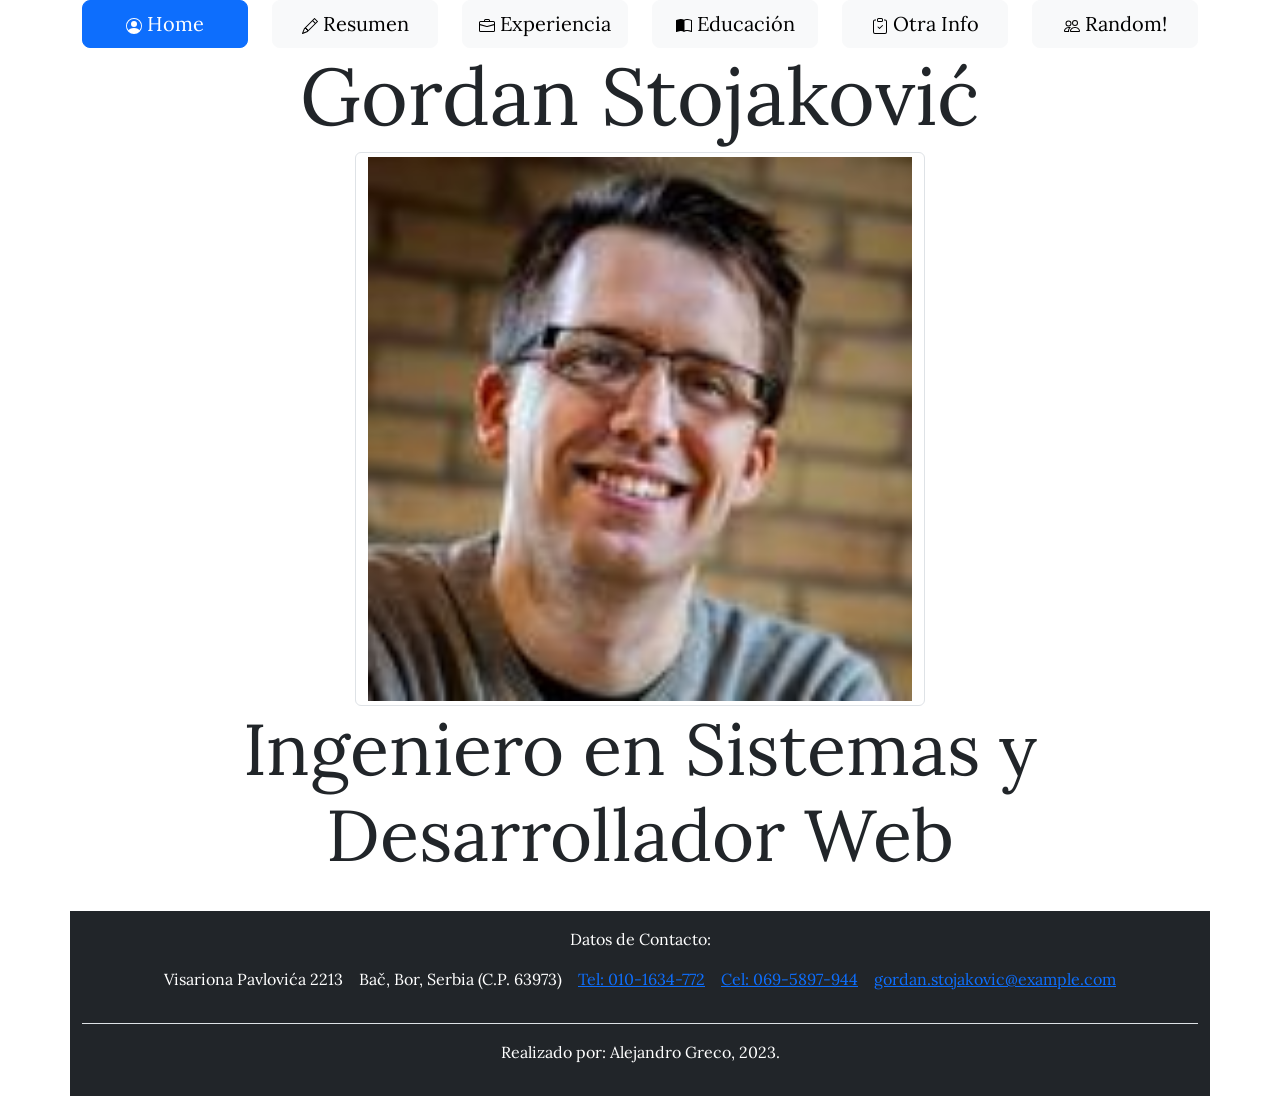
==== index.html @ 65a5d06f "Confirmación final antes de subir y publicar" ====
<!DOCTYPE html>
<html lang="es">
<head>
    <meta charset="UTF-8">
    <meta name="viewport" content="width=device-width, initial-scale=1.0">
    <title>Proyecto Final - Primeros pasos del desarrollo frontend - Academia Ticmas</title>
    <!--Hoja de estilos de Boostrap-->
    <link href="https://cdn.jsdelivr.net/npm/bootstrap@5.3.0-alpha1/dist/css/bootstrap.min.css" rel="stylesheet" integrity="sha384-GLhlTQ8iRABdZLl6O3oVMWSktQOp6b7In1Zl3/Jr59b6EGGoI1aFkw7cmDA6j6gD" crossorigin="anonymous">
    <!--Hoja de estilos propia-->
    <link rel="stylesheet" type="text/css" href="CSS\estilos.css" />
    <!--Favicons credados en favicon.io-->
    <link rel="apple-touch-icon" sizes="180x180" href="favicon/apple-touch-icon.png">
    <link rel="icon" type="image/png" sizes="32x32" href="favicon/favicon-32x32.png">
    <link rel="icon" type="image/png" sizes="16x16" href="favicon/favicon-16x16.png">
    <!--Fuente de Google-->
    <link rel="preconnect" href="https://fonts.googleapis.com">
    <link rel="preconnect" href="https://fonts.gstatic.com" crossorigin>
    <link href="https://fonts.googleapis.com/css2?family=Lora&display=swap" rel="stylesheet">
</head>
<body>
    <!--Barra de navegación por medio de botones-->
    <nav class="container text-center">
        <div class="row">
            <div class="col-lg-2 col-sm-4">
                <button id="botonHome" type="button" class="btn btn-primary btn-lg w-100">
                    <svg xmlns="http://www.w3.org/2000/svg" width="16" height="16" fill="currentColor" class="bi bi-person-circle" viewBox="0 0 16 16">
                        <path d="M11 6a3 3 0 1 1-6 0 3 3 0 0 1 6 0z"/>
                        <path fill-rule="evenodd" d="M0 8a8 8 0 1 1 16 0A8 8 0 0 1 0 8zm8-7a7 7 0 0 0-5.468 11.37C3.242 11.226 4.805 10 8 10s4.757 1.225 5.468 2.37A7 7 0 0 0 8 1z"/>
                    </svg>
                    Home
                </button>
            </div>
            <div class="col-lg-2 col-sm-4">
                <button id="botonResumen" type="button" class="btn btn-light btn-lg w-100">
                    <svg xmlns="http://www.w3.org/2000/svg" width="16" height="16" fill="currentColor" class="bi bi-pencil" viewBox="0 0 16 16">
                        <path d="M12.146.146a.5.5 0 0 1 .708 0l3 3a.5.5 0 0 1 0 .708l-10 10a.5.5 0 0 1-.168.11l-5 2a.5.5 0 0 1-.65-.65l2-5a.5.5 0 0 1 .11-.168l10-10zM11.207 2.5 13.5 4.793 14.793 3.5 12.5 1.207 11.207 2.5zm1.586 3L10.5 3.207 4 9.707V10h.5a.5.5 0 0 1 .5.5v.5h.5a.5.5 0 0 1 .5.5v.5h.293l6.5-6.5zm-9.761 5.175-.106.106-1.528 3.821 3.821-1.528.106-.106A.5.5 0 0 1 5 12.5V12h-.5a.5.5 0 0 1-.5-.5V11h-.5a.5.5 0 0 1-.468-.325z"/>
                    </svg>
                    Resumen
                </button>
            </div>
            <div class="col-lg-2 col-sm-4">
                <button id="botonExperiencia" type="button" class="btn btn-light btn-lg w-100">
                    <svg xmlns="http://www.w3.org/2000/svg" width="16" height="16" fill="currentColor" class="bi bi-briefcase" viewBox="0 0 16 16">
                        <path d="M6.5 1A1.5 1.5 0 0 0 5 2.5V3H1.5A1.5 1.5 0 0 0 0 4.5v8A1.5 1.5 0 0 0 1.5 14h13a1.5 1.5 0 0 0 1.5-1.5v-8A1.5 1.5 0 0 0 14.5 3H11v-.5A1.5 1.5 0 0 0 9.5 1h-3zm0 1h3a.5.5 0 0 1 .5.5V3H6v-.5a.5.5 0 0 1 .5-.5zm1.886 6.914L15 7.151V12.5a.5.5 0 0 1-.5.5h-13a.5.5 0 0 1-.5-.5V7.15l6.614 1.764a1.5 1.5 0 0 0 .772 0zM1.5 4h13a.5.5 0 0 1 .5.5v1.616L8.129 7.948a.5.5 0 0 1-.258 0L1 6.116V4.5a.5.5 0 0 1 .5-.5z"/>
                    </svg>
                    Experiencia
                </button>
            </div>
            <div class="col-lg-2 col-sm-4">
                <button id="botonEducacion" type="button" class="btn btn-light btn-lg w-100">
                    <svg xmlns="http://www.w3.org/2000/svg" width="16" height="16" fill="currentColor" class="bi bi-book-half" viewBox="0 0 16 16">
                        <path d="M8.5 2.687c.654-.689 1.782-.886 3.112-.752 1.234.124 2.503.523 3.388.893v9.923c-.918-.35-2.107-.692-3.287-.81-1.094-.111-2.278-.039-3.213.492V2.687zM8 1.783C7.015.936 5.587.81 4.287.94c-1.514.153-3.042.672-3.994 1.105A.5.5 0 0 0 0 2.5v11a.5.5 0 0 0 .707.455c.882-.4 2.303-.881 3.68-1.02 1.409-.142 2.59.087 3.223.877a.5.5 0 0 0 .78 0c.633-.79 1.814-1.019 3.222-.877 1.378.139 2.8.62 3.681 1.02A.5.5 0 0 0 16 13.5v-11a.5.5 0 0 0-.293-.455c-.952-.433-2.48-.952-3.994-1.105C10.413.809 8.985.936 8 1.783z"/>
                    </svg>
                    Educación
                </button>
            </div>
            <div class="col-lg-2 col-sm-4">
                <button id="botonOtraInfo" type="button" class="btn btn-light btn-lg w-100">
                    <svg xmlns="http://www.w3.org/2000/svg" width="16" height="16" fill="currentColor" class="bi bi-clipboard-check" viewBox="0 0 16 16">
                        <path fill-rule="evenodd" d="M10.854 7.146a.5.5 0 0 1 0 .708l-3 3a.5.5 0 0 1-.708 0l-1.5-1.5a.5.5 0 1 1 .708-.708L7.5 9.793l2.646-2.647a.5.5 0 0 1 .708 0z"/>
                        <path d="M4 1.5H3a2 2 0 0 0-2 2V14a2 2 0 0 0 2 2h10a2 2 0 0 0 2-2V3.5a2 2 0 0 0-2-2h-1v1h1a1 1 0 0 1 1 1V14a1 1 0 0 1-1 1H3a1 1 0 0 1-1-1V3.5a1 1 0 0 1 1-1h1v-1z"/>
                        <path d="M9.5 1a.5.5 0 0 1 .5.5v1a.5.5 0 0 1-.5.5h-3a.5.5 0 0 1-.5-.5v-1a.5.5 0 0 1 .5-.5h3zm-3-1A1.5 1.5 0 0 0 5 1.5v1A1.5 1.5 0 0 0 6.5 4h3A1.5 1.5 0 0 0 11 2.5v-1A1.5 1.5 0 0 0 9.5 0h-3z"/>
                    </svg>
                    Otra Info
                </button>
            </div>
            <div class="col-lg-2 col-sm-4">
                <button id="botonRandom" type="button" class="btn btn-light btn-lg w-100">
                    <svg xmlns="http://www.w3.org/2000/svg" width="16" height="16" fill="currentColor" class="bi bi-people" viewBox="0 0 16 16">
                        <path d="M15 14s1 0 1-1-1-4-5-4-5 3-5 4 1 1 1 1h8Zm-7.978-1A.261.261 0 0 1 7 12.996c.001-.264.167-1.03.76-1.72C8.312 10.629 9.282 10 11 10c1.717 0 2.687.63 3.24 1.276.593.69.758 1.457.76 1.72l-.008.002a.274.274 0 0 1-.014.002H7.022ZM11 7a2 2 0 1 0 0-4 2 2 0 0 0 0 4Zm3-2a3 3 0 1 1-6 0 3 3 0 0 1 6 0ZM6.936 9.28a5.88 5.88 0 0 0-1.23-.247A7.35 7.35 0 0 0 5 9c-4 0-5 3-5 4 0 .667.333 1 1 1h4.216A2.238 2.238 0 0 1 5 13c0-1.01.377-2.042 1.09-2.904.243-.294.526-.569.846-.816ZM4.92 10A5.493 5.493 0 0 0 4 13H1c0-.26.164-1.03.76-1.724.545-.636 1.492-1.256 3.16-1.275ZM1.5 5.5a3 3 0 1 1 6 0 3 3 0 0 1-6 0Zm3-2a2 2 0 1 0 0 4 2 2 0 0 0 0-4Z"/>
                    </svg>
                    Random!
                </button>
            </div>
        </div>
    </nav>
    <!--Los títulos a continuación se mostraran según la sección-->
    <header class="container">
        <div class="row">
            <h1 id="nombreHome" class="display-1 text-center"></h1>
            <h1 id="resumen" class="fondo-gris-claro">Resumen</h1>
            <h1 id="experiencia" class="fondo-gris-claro">Experiencia</h1>
            <h1 id="educacion" class="fondo-gris-claro">Educación</h1>
            <h1 id="otraInfo1" class="fondo-gris-claro">Otra Información</h1>
        </div>
    </header>
    <!--La siguiente sección se mostrará al inicio y al cliquear en el botón de navegación "Home"-->
    <section id="home" class="container">
        <div class="row">
            <img id="fotoHome" class="img-thumbnail mx-auto w-50" src="imagenes/defualt.jpg" alt="No se ha podido cargar la imagen."/>
        </div>
        <div class="row">
            <h2 id="ocupacionHome" class="display-2 text-center">Ingeniero en Sistemas y Desarrollador Web</h2>
        </div>
    </section>
    <!--Esta otra sección se mostrará al cliquear de los botones de navegación (excepto "Home")-->
    <section id="info" class="container">
        <div class="row">
            <aside class="col-md-4 fondo-gris-claro">
                <!--El siguiente contenedor se mostrará al cliquear en "Resumen"-->
                <div class="container">
                    <div class="row">
                        <h2>Detalles Profesionales</h2>
                    </div>
                    <div class="row">
                        <img id="fotoDP" class="img-thumbnail mx-auto w-100" src="imagenes/defualt.jpg" alt="No se ha podido cargar la imagen."/>
                    </div>
                    <div class="row"><br></div>
                    <div class="row">
                        <div class="col-lg-4 col-sm-12">
                            <h6>Nombre</h6>
                        </div>
                        <div class="col-lg-8 col-sm-12">
                            <p class="fs-6" id="nombreDP"></p>
                        </div>
                    </div>
                    <div class="row">
                        <div class="col-lg-4 col-sm-12">
                            <h6>Edad</h6>
                        </div>
                        <div class="col-lg-8 col-sm-12">
                            <p id="edadDP" class="fs-6"></p>
                        </div>
                    </div>
                    <div class="row">
                        <div class="col-lg-4 col-sm-12">
                            <h6>Ubicación</h6>
                        </div>
                        <div class="col-lg-8 col-sm-12">
                            <p class="fs-6" id="ubicacionDP"></p>
                        </div>
                    </div>
                    <div class="row">
                        <div class="col-lg-4 col-sm-12">
                            <h6>Experiencia</h6>
                        </div>
                        <div class="col-lg-8 col-sm-12">
                            <p class="fs-6" id="experienciaDP"></p>
                        </div>
                    </div>
                    <div class="row">
                        <div class="col-lg-4 col-sm-12">
                            <h6>Nivel</h6>
                        </div>
                        <div class="col-lg-8 col-sm-12">
                            <p class="fs-6">Universitario</p>
                        </div>
                    </div>
                    <div class="row">
                        <div class="col-lg-4 col-sm-12">
                            <h6>Grado</h6>
                        </div>
                        <div class="col-lg-8 col-sm-12">
                            <p class="fs-6">Master</p>
                        </div>
                    </div>
                    <div class="row">
                        <div class="col-lg-4 col-sm-12">
                            <h6>Teléfono</h6>
                        </div>
                        <div class="col-lg-8 col-sm-12">
                            <a class="fs-6" id="telefonoDP"></a>
                        </div>
                    </div>
                    <div class="row">
                        <div class="col-lg-4 col-sm-12">
                            <h6>Celular</h6>
                        </div>
                        <div class="col-lg-8 col-sm-12">
                            <a class="fs-6" id="celularDP"></a>
                        </div>
                    </div>
                    <div class="row">
                        <div class="col-lg-4 col-sm-12">
                            <h6>E-mail</h6>
                        </div>
                        <div class="col-lg-8 col-sm-12">
                            <a class="fuente-pequenia" id="emailDP"></a>
                        </div>
                    </div>
                    <div class="row">
                        <div class="col-lg-4 col-sm-12">
                            <h6>Sitio Web</h6>
                        </div>
                        <div class="col-lg-8 col-sm-12">
                            <a class="fs-6" href="ejemplo.com">ejemplo.com</a>
                        </div>
                    </div>
                </div>
            </aside>
            <article class="col-md-8 fondo-gris-claro">
                <div id="acercaDeMi" class="container fondo-gris-claro">
                    <div id="pruebaConcepto" class="row">
                        <h2 class="text-start">Prueba de Concepto</h2>
                    </div>
                    <div id="textoPruebaConcepto" class="row">
                        <p class="text-start">
                            Esto es una prueba de concepto de como cambiar los datos de la persona utilizando <span><a href="https://randomuser.me">https://randomuser.me</a></span>. Esa es la razón por la que hemos dado en llamar a esta sección "Random!".
                        </p>
                    </div>
                    <div class="row">
                        <h2 class="text-start">Acerca de mí</h2>
                    </div>
                    <div class="row">
                        <div class="col-lg-2 col-sm-4">
                            <h6>Nombre</h6>
                        </div>
                        <div class="col-lg-4 col-sm-8">
                            <p class="fs-6" id="nombreAdm"></p>
                        </div>
                        <div class="col-lg-2 col-sm-4">
                            <h6>Edad</h6>
                        </div>
                        <div class="col-lg-4 col-sm-8">
                            <p id="edadAdm" class="fs-6"></p>
                        </div>
                    </div>
                    <div class="row">
                        <div class="col-lg-2 col-sm-4">
                            <h6>Ubicación</h6>
                        </div>
                        <div class="col-lg-4 col-sm-8">
                            <p class="fs-6" id="ubicacionAdm"></p>
                        </div>
                        <div class="col-lg-2 col-sm-4">
                            <h6>Experiencia</h6>
                        </div>
                        <div class="col-lg-4 col-sm-8">
                            <p class="fs-6" id="experienciaAdm"></p>
                        </div>
                    </div>
                    <div class="row">
                        <div class="col-lg-2 col-sm-4">
                            <h6>Nivel</h6>
                        </div>
                        <div class="col-lg-4 col-sm-8">
                            <p class="fs-6">Universitario</p>
                        </div>
                        <div class="col-lg-2 col-sm-4">
                            <h6>Grado</h6>
                        </div>
                        <div class="col-lg-4 col-sm-8">
                            <p class="fs-6">Master</p>
                        </div>
                    </div>
                    <div class="row">
                        <div class="col-lg-2 col-sm-4">
                            <h6>Teléfono</h6>
                        </div>
                        <div class="col-lg-4 col-sm-8">
                            <a class="fs-6" id="telefonoAdm"></a>
                        </div>
                        <div class="col-lg-2 col-sm-4">
                            <h6>Celular</h6>
                        </div>
                        <div class="col-lg-4 col-sm-8">
                            <a class="fs-6" id="celularAdm"></a>
                        </div>
                    </div>
                    <div class="row">
                        <div class="col-lg-2 col-sm-4">
                            <h6>E-mail</h6>
                        </div>
                        <div class="col-lg-4 col-sm-8">
                            <a class="fuente-pequenia" id="emailAdm"></a>
                        </div>
                        <div class="col-lg-2 col-sm-4">
                            <h6>Sitio Web</h6>
                        </div>
                        <div class="col-lg-4 col-sm-8">
                            <a class="fs-6" href="ejemplo.com">ejemplo.com</a>
                        </div>
                    </div>
                    <div class="row"><br></div>
                    <div class="row">
                        <h2 class="text-start">Diseñador Web</h2>
                    </div>
                    <div class="row">
                        <p class="text-start">
                            Lorem ipsum dolor sit amet, consectetur adipiscing elit. Integer ut massa vitae nisl fringilla auctor vel ut ipsum. Nam ac neque tristique, tincidunt nisl nec, consectetur sem. Sed placerat lorem urna, sit amet ullamcorper ligula commodo a. Donec aliquet arcu a felis dapibus cursus. Sed commodo efficitur nunc semper rutrum. Aenean a dui nisl. Nunc et mollis magna. Vivamus sapien mauris, euismod ut tincidunt quis, sagittis id risus. Aenean iaculis eros nisl, sit amet faucibus leo placerat ac. Maecenas volutpat nibh vitae enim volutpat, id bibendum nulla viverra. Curabitur libero sapien, mattis id neque sit amet, volutpat pharetra sem. Vivamus eleifend erat pellentesque neque aliquet, ac mollis tellus molestie. Ut semper purus magna, sit amet ullamcorper justo pharetra eget. Morbi pulvinar egestas pharetra. Vivamus laoreet est magna, vel suscipit augue condimentum a. Sed interdum tortor eget neque scelerisque, et rhoncus dui varius.
                        </p>
                    </div>
                    <div class="row">
                        <h2 class="text-start">Desarrollador de Aplicaciones Web</h2>
                    </div>
                    <div class="row">
                        <p class="text-start">
                            Nunc nec lorem in velit faucibus vehicula. Donec elit dolor, sollicitudin a justo vitae, suscipit eleifend turpis. Curabitur molestie fringilla lobortis. Cras sed consectetur ex, vitae accumsan dui. Donec pellentesque urna ac fermentum malesuada. Cras imperdiet turpis justo, et semper neque laoreet non. Etiam lorem orci, volutpat euismod felis a, feugiat vestibulum augue. Curabitur leo est, ultricies vel facilisis ut, venenatis ut ex. Nunc tincidunt tortor vel dolor facilisis aliquam. Etiam magna risus, pharetra in sapien in, consequat egestas eros. Etiam porta facilisis justo, venenatis porttitor nibh porttitor eu. Sed ultricies vulputate eros, ac pellentesque diam vulputate quis. Aenean turpis velit, lobortis ut mi quis, convallis faucibus orci. 
                        </p>
                    </div>
                </div>

                <!--El siguiente contenedor se mostrará al cliquear en "Experiencia"-->
                <div id="trabajos" class="container fondo-gris-claro">
                    <div class="row">
                        <h2 class="text-start">Experiencia Laboral</h2>
                    </div>
                    <ul class="row">
                        <li><h6 class="text-start">01-2020 / Actualidad - EmpresaA LTD.</h6>
                            <ul>
                                <li>Lorem ipsum dolor sit amet, consectetur adipiscing elit. Integer ut massa vitae nisl fringilla auctor vel ut ipsum. Nam ac neque tristique, tincidunt nisl nec, consectetur sem.</li>
                                <li>Sed placerat lorem urna, sit amet ullamcorper ligula commodo a. Donec aliquet arcu a felis dapibus cursus. Sed commodo efficitur nunc semper rutrum. Aenean a dui nisl.</li>
                                <li>Nunc et mollis magna. Vivamus sapien mauris, euismod ut tincidunt quis, sagittis id risus. Aenean iaculis eros nisl, sit amet faucibus leo placerat ac.</li>
                            </ul>
                        </li>
                        <li><h6 class="text-start">01-2018 / 12-2019 - EmpresaB LTD.</h6>
                            <ul>
                                <li>Maecenas volutpat nibh vitae enim volutpat, id bibendum nulla viverra. Curabitur libero sapien, mattis id neque sit amet, volutpat pharetra sem.</li>
                                <li>Vivamus eleifend erat pellentesque neque aliquet, ac mollis tellus molestie. Ut semper purus magna, sit amet ullamcorper justo pharetra eget.</li>
                                <li>Morbi pulvinar egestas pharetra. Vivamus laoreet est magna, vel suscipit augue condimentum a. Sed interdum tortor eget neque scelerisque, et rhoncus dui varius.</li>
                            </ul>    
                        </li>
                    </ul>
                    <ul class="row">
                        <li><h6 class="text-start">01-2016 / 12-2017 - EmpresaC LTD.</h6>
                            <ul>
                                <li>Nunc nec lorem in velit faucibus vehicula. Donec elit dolor, sollicitudin a justo vitae, suscipit eleifend turpis. Curabitur molestie fringilla lobortis.</li>
                                <li>Cras sed consectetur ex, vitae accumsan dui. Donec pellentesque urna ac fermentum malesuada. Cras imperdiet turpis justo, et semper neque laoreet non.</li>
                                <li>Etiam lorem orci, volutpat euismod felis a, feugiat vestibulum augue. Curabitur leo est, ultricies vel facilisis ut, venenatis ut ex.</li>
                            </ul>
                        </li>
                        <li><h6 class="text-start">01-2014 / 12-2015 - EmpresaD LTD.</h6>
                            <ul>
                                <li>Nunc tincidunt tortor vel dolor facilisis aliquam. Etiam magna risus, pharetra in sapien in, consequat egestas eros. Etiam porta facilisis justo, venenatis porttitor nibh porttitor eu.</li>
                                <li>Sed ultricies vulputate eros, ac pellentesque diam vulputate quis. Aenean turpis velit, lobortis ut mi quis, convallis faucibus orci.</li>
                                <li>ellentesque fermentum lorem dui, commodo tincidunt risus molestie at. Suspendisse vitae sem feugiat, iaculis nisl sit amet, convallis sapien.</li>
                            </ul>    
                        </li>
                    </ul>
                </div>

                <!--El siguiente contenedor se mostrará al cliquear en "Educación"-->
                <div id="estudios" class="container fondo-gris-claro">
                    <div class="row">
                        <h2 class="text-start">Estudios Realizados</h2>
                    </div>
                    <ul class="row">
                        <li><h6 class="text-start">01-2016 / 12-2016 - Academia Online "Tal"</h6>
                            <ul><h6 class="text-start">Maestria en Progrmación</h6>
                                <li>Lorem ipsum dolor sit amet, consectetur adipiscing elit. Integer ut massa vitae nisl fringilla auctor vel ut ipsum. Nam ac neque tristique, tincidunt nisl nec, consectetur sem.</li>
                                <li>Sed placerat lorem urna, sit amet ullamcorper ligula commodo a. Donec aliquet arcu a felis dapibus cursus. Sed commodo efficitur nunc semper rutrum. Aenean a dui nisl.</li>
                                <li>Nunc et mollis magna. Vivamus sapien mauris, euismod ut tincidunt quis, sagittis id risus. Aenean iaculis eros nisl, sit amet faucibus leo placerat ac.</li>
                            </ul>
                        </li>
                    </ul>
                    <div class="row"><br></div>
                    <ul class="row">
                        <li><h6 class="text-start">01-2010 / 12-2015 - Universidad de Ingeniería "Tal Otra"</h6>
                            <ul><h6 class="text-start">Ingeniero en Sistemas de la Información</h6>
                                <li>Maecenas volutpat nibh vitae enim volutpat, id bibendum nulla viverra. Curabitur libero sapien, mattis id neque sit amet, volutpat pharetra sem.</li>
                                <li>Vivamus eleifend erat pellentesque neque aliquet, ac mollis tellus molestie. Ut semper purus magna, sit amet ullamcorper justo pharetra eget.</li>
                                <li>Morbi pulvinar egestas pharetra. Vivamus laoreet est magna, vel suscipit augue condimentum a. Sed interdum tortor eget neque scelerisque, et rhoncus dui varius.</li>
                            </ul>    
                        </li>
                    </ul>
                    <div class="row"><br></div>
                    <ul class="row">
                        <li><h6 class="text-start">01-2004 / 12-2009 - Escuela Secuandaria "Esta Otra"</h6>
                            <ul><h6 class="text-start"></h6>Técnico en Electrónica</h6>
                                <li>Nunc nec lorem in velit faucibus vehicula. Donec elit dolor, sollicitudin a justo vitae, suscipit eleifend turpis. Curabitur molestie fringilla lobortis.</li>
                                <li>Cras sed consectetur ex, vitae accumsan dui. Donec pellentesque urna ac fermentum malesuada. Cras imperdiet turpis justo, et semper neque laoreet non.</li>
                                <li>Etiam lorem orci, volutpat euismod felis a, feugiat vestibulum augue. Curabitur leo est, ultricies vel facilisis ut, venenatis ut ex.</li>
                            </ul>
                        </li>
                    </ul>
                </div>

                <!--El siguiente contenedor se mostrará al cliquear en "Otra Info"-->
                <div id="otraInfo2" class="container fondo-gris-claro">
                    <div class="row">
                        <h2 class="text-start">Detalles Adicionales</h2>
                    </div>
                    <ul class="row">
                        <li><h6 class="text-start">Idiomas</h6>
                            <ul><h6 class="text-start">Ingles</h6>
                                <li>Lorem ipsum dolor sit amet, consectetur adipiscing elit. Integer ut massa vitae nisl fringilla auctor vel ut ipsum.</li>
                            </ul>
                            <ul><h6 class="text-start">Alemán</h6>
                                <li>Nunc et mollis magna. Vivamus sapien mauris, euismod ut tincidunt quis, sagittis id risus.</li>
                            </ul>
                        </li>
                    </ul>
                    <ul class="row">
                        <li><h6 class="text-start">Otros Conocimientos</h6>
                            <ul><h6 class="text-start">Conocimiento A</h6>
                                <li>Sed placerat lorem urna, sit amet ullamcorper ligula commodo a. Donec aliquet arcu a felis dapibus cursus.</li>
                            </ul>
                            <ul><h6 class="text-start">Conocimiento B</h6>
                                <li>Nunc et mollis magna. Vivamus sapien mauris, euismod ut tincidunt quis, sagittis id risus.</li>
                            </ul>    
                        </li>
                    </ul><div class="row"><br></div>
                    <ul class="row">
                        <li><h6 class="text-start">Hobbies</h6>
                            <ul><h6 class="text-start">Hobbie A</h6>
                                <li>Lorem ipsum dolor sit amet, consectetur adipiscing elit. Integer ut massa vitae nisl fringilla auctor vel ut ipsum.</li>
                            </ul>
                            <ul><h6 class="text-start">Hobbie B</h6>
                                <li>Nunc et mollis magna. Vivamus sapien mauris, euismod ut tincidunt quis, sagittis id risus.</li>
                            </ul>
                        </li>
                    </ul>
                    <ul class="row">
                        <li><h6 class="text-start">Referencias</h6>
                            <ul><h6 class="text-start">Ing. Fulano Perez</h6>
                                <li>Lorem ipsum dolor sit amet, consectetur adipiscing elit. Integer ut massa vitae nisl fringilla auctor vel ut ipsum.</li>
                            </ul>
                            <ul><h6 class="text-start">Sr. Mengano Gomez</h6>
                                <li>Nunc et mollis magna. Vivamus sapien mauris, euismod ut tincidunt quis, sagittis id risus.</li>
                            </ul>
                        </li>
                    </ul>
                </div>
            </article>
        </div>
    </section>
    <!--Pie de página con datos de la persona ficticia-->
    <footer class="container py-3 my-4 bg-dark text-white">
        <p class="text-center">Datos de Contacto:</p>
        <ul class="nav justify-content-center border-bottom pb-3 mb-3">
          <li><p id="direccionPie" class="px-2"></p></li>
          <li><p id="ciudadPie" class="px-2"></p></li>
          <li><a id="telefonoPie" class="px-2"></a></li>
          <li><a id="celularPie" class="px-2"></a></li>
          <li><a id="emailPie" class="px-2"></a></li>
        </ul>
        <p class="text-center">Realizado por: Alejandro Greco, 2023.</p>
    </footer>
    <script src="js/script.js"></script>
    <script src="https://cdn.jsdelivr.net/npm/bootstrap@5.3.0-alpha1/dist/js/bootstrap.bundle.min.js" integrity="sha384-w76AqPfDkMBDXo30jS1Sgez6pr3x5MlQ1ZAGC+nuZB+EYdgRZgiwxhTBTkF7CXvN" crossorigin="anonymous"></script>
</body>
</html>
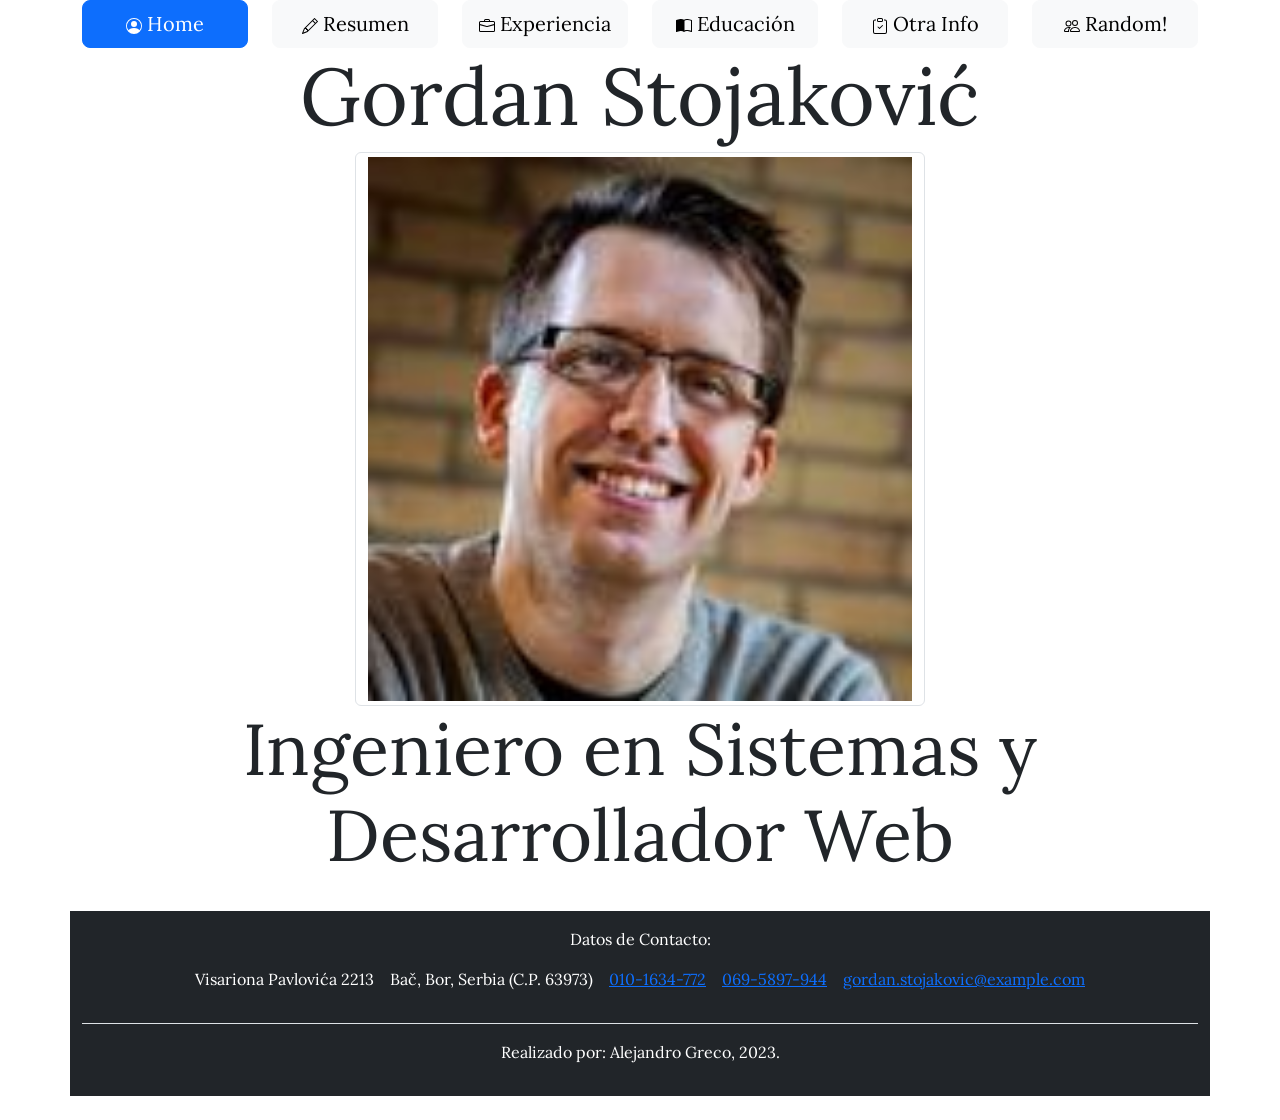
==== commit 53767e22: "Se modificaron IDs elementos index.html. Se mejoró script.js y sus comentarios" ====
--- a/index.html
+++ b/index.html
@@ -78,14 +78,14 @@
     <header class="container">
         <div class="row">
             <h1 id="nombreHome" class="display-1 text-center"></h1>
-            <h1 id="resumen" class="fondo-gris-claro">Resumen</h1>
-            <h1 id="experiencia" class="fondo-gris-claro">Experiencia</h1>
-            <h1 id="educacion" class="fondo-gris-claro">Educación</h1>
-            <h1 id="otraInfo1" class="fondo-gris-claro">Otra Información</h1>
+            <h1 id="resumenTitulo" class="fondo-gris-claro">Resumen</h1>
+            <h1 id="experienciaTitulo" class="fondo-gris-claro">Experiencia</h1>
+            <h1 id="educacionTitulo" class="fondo-gris-claro">Educación</h1>
+            <h1 id="otraInfoTitulo" class="fondo-gris-claro">Otra Información</h1>
         </div>
     </header>
     <!--La siguiente sección se mostrará al inicio y al cliquear en el botón de navegación "Home"-->
-    <section id="home" class="container">
+    <section id="seccionHome" class="container">
         <div class="row">
             <img id="fotoHome" class="img-thumbnail mx-auto w-50" src="imagenes/defualt.jpg" alt="No se ha podido cargar la imagen."/>
         </div>
@@ -94,7 +94,7 @@
         </div>
     </section>
     <!--Esta otra sección se mostrará al cliquear de los botones de navegación (excepto "Home")-->
-    <section id="info" class="container">
+    <section id="seccionInfo" class="container">
         <div class="row">
             <aside class="col-md-4 fondo-gris-claro">
                 <!--El siguiente contenedor se mostrará al cliquear en "Resumen"-->
@@ -189,11 +189,11 @@
                 </div>
             </aside>
             <article class="col-md-8 fondo-gris-claro">
-                <div id="acercaDeMi" class="container fondo-gris-claro">
-                    <div id="pruebaConcepto" class="row">
+                <div id="acercaDeMiCuadro" class="container fondo-gris-claro">
+                    <div id="pruebaDeConceptoTitulo" class="row">
                         <h2 class="text-start">Prueba de Concepto</h2>
                     </div>
-                    <div id="textoPruebaConcepto" class="row">
+                    <div id="pruebaDeConceptoParrafo" class="row">
                         <p class="text-start">
                             Esto es una prueba de concepto de como cambiar los datos de la persona utilizando <span><a href="https://randomuser.me">https://randomuser.me</a></span>. Esa es la razón por la que hemos dado en llamar a esta sección "Random!".
                         </p>
@@ -291,7 +291,7 @@
                 </div>
 
                 <!--El siguiente contenedor se mostrará al cliquear en "Experiencia"-->
-                <div id="trabajos" class="container fondo-gris-claro">
+                <div id="experienciaCuadro" class="container fondo-gris-claro">
                     <div class="row">
                         <h2 class="text-start">Experiencia Laboral</h2>
                     </div>
@@ -303,6 +303,7 @@
                                 <li>Nunc et mollis magna. Vivamus sapien mauris, euismod ut tincidunt quis, sagittis id risus. Aenean iaculis eros nisl, sit amet faucibus leo placerat ac.</li>
                             </ul>
                         </li>
+                        <div class="row"><br></div>
                         <li><h6 class="text-start">01-2018 / 12-2019 - EmpresaB LTD.</h6>
                             <ul>
                                 <li>Maecenas volutpat nibh vitae enim volutpat, id bibendum nulla viverra. Curabitur libero sapien, mattis id neque sit amet, volutpat pharetra sem.</li>
@@ -310,8 +311,7 @@
                                 <li>Morbi pulvinar egestas pharetra. Vivamus laoreet est magna, vel suscipit augue condimentum a. Sed interdum tortor eget neque scelerisque, et rhoncus dui varius.</li>
                             </ul>    
                         </li>
-                    </ul>
-                    <ul class="row">
+                        <div class="row"><br></div>
                         <li><h6 class="text-start">01-2016 / 12-2017 - EmpresaC LTD.</h6>
                             <ul>
                                 <li>Nunc nec lorem in velit faucibus vehicula. Donec elit dolor, sollicitudin a justo vitae, suscipit eleifend turpis. Curabitur molestie fringilla lobortis.</li>
@@ -319,6 +319,7 @@
                                 <li>Etiam lorem orci, volutpat euismod felis a, feugiat vestibulum augue. Curabitur leo est, ultricies vel facilisis ut, venenatis ut ex.</li>
                             </ul>
                         </li>
+                        <div class="row"><br></div>
                         <li><h6 class="text-start">01-2014 / 12-2015 - EmpresaD LTD.</h6>
                             <ul>
                                 <li>Nunc tincidunt tortor vel dolor facilisis aliquam. Etiam magna risus, pharetra in sapien in, consequat egestas eros. Etiam porta facilisis justo, venenatis porttitor nibh porttitor eu.</li>
@@ -330,13 +331,13 @@
                 </div>
 
                 <!--El siguiente contenedor se mostrará al cliquear en "Educación"-->
-                <div id="estudios" class="container fondo-gris-claro">
+                <div id="educacionCuadro" class="container fondo-gris-claro">
                     <div class="row">
                         <h2 class="text-start">Estudios Realizados</h2>
                     </div>
                     <ul class="row">
                         <li><h6 class="text-start">01-2016 / 12-2016 - Academia Online "Tal"</h6>
-                            <ul><h6 class="text-start">Maestria en Progrmación</h6>
+                            <ul><h6 class="text-start">Maestria en Programación</h6>
                                 <li>Lorem ipsum dolor sit amet, consectetur adipiscing elit. Integer ut massa vitae nisl fringilla auctor vel ut ipsum. Nam ac neque tristique, tincidunt nisl nec, consectetur sem.</li>
                                 <li>Sed placerat lorem urna, sit amet ullamcorper ligula commodo a. Donec aliquet arcu a felis dapibus cursus. Sed commodo efficitur nunc semper rutrum. Aenean a dui nisl.</li>
                                 <li>Nunc et mollis magna. Vivamus sapien mauris, euismod ut tincidunt quis, sagittis id risus. Aenean iaculis eros nisl, sit amet faucibus leo placerat ac.</li>
@@ -366,7 +367,7 @@
                 </div>
 
                 <!--El siguiente contenedor se mostrará al cliquear en "Otra Info"-->
-                <div id="otraInfo2" class="container fondo-gris-claro">
+                <div id="otraInfoCuadro" class="container fondo-gris-claro">
                     <div class="row">
                         <h2 class="text-start">Detalles Adicionales</h2>
                     </div>
@@ -389,7 +390,7 @@
                                 <li>Nunc et mollis magna. Vivamus sapien mauris, euismod ut tincidunt quis, sagittis id risus.</li>
                             </ul>    
                         </li>
-                    </ul><div class="row"><br></div>
+                    </ul>
                     <ul class="row">
                         <li><h6 class="text-start">Hobbies</h6>
                             <ul><h6 class="text-start">Hobbie A</h6>
@@ -419,7 +420,7 @@
         <p class="text-center">Datos de Contacto:</p>
         <ul class="nav justify-content-center border-bottom pb-3 mb-3">
           <li><p id="direccionPie" class="px-2"></p></li>
-          <li><p id="ciudadPie" class="px-2"></p></li>
+          <li><p id="ubicacionPie" class="px-2"></p></li>
           <li><a id="telefonoPie" class="px-2"></a></li>
           <li><a id="celularPie" class="px-2"></a></li>
           <li><a id="emailPie" class="px-2"></a></li>
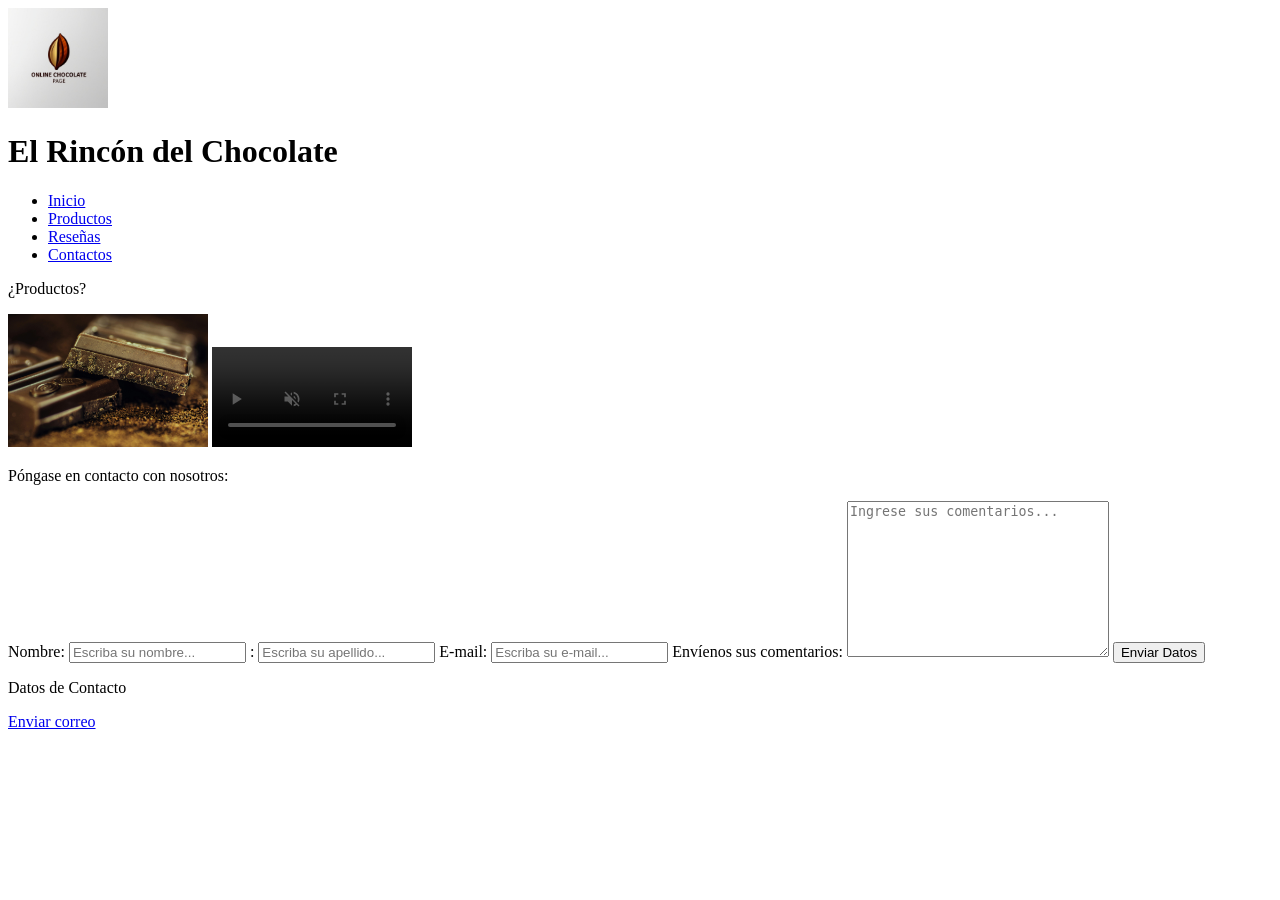
==== commit aa8e7d45: "Commit de Inicio" ====
--- a/index.html
+++ b/index.html
@@ -1,433 +1,54 @@
 <!DOCTYPE html>
 <html lang="es">
-<head>
-    <meta charset="UTF-8">
-    <meta name="viewport" content="width=device-width, initial-scale=1.0">
-    <title>Proyecto Final - Primeros pasos del desarrollo frontend - Academia Ticmas</title>
-    <!--Hoja de estilos de Boostrap-->
-    <link href="https://cdn.jsdelivr.net/npm/bootstrap@5.3.0-alpha1/dist/css/bootstrap.min.css" rel="stylesheet" integrity="sha384-GLhlTQ8iRABdZLl6O3oVMWSktQOp6b7In1Zl3/Jr59b6EGGoI1aFkw7cmDA6j6gD" crossorigin="anonymous">
-    <!--Hoja de estilos propia-->
-    <link rel="stylesheet" type="text/css" href="CSS\estilos.css" />
-    <!--Favicons credados en favicon.io-->
-    <link rel="apple-touch-icon" sizes="180x180" href="favicon/apple-touch-icon.png">
-    <link rel="icon" type="image/png" sizes="32x32" href="favicon/favicon-32x32.png">
-    <link rel="icon" type="image/png" sizes="16x16" href="favicon/favicon-16x16.png">
-    <!--Fuente de Google-->
-    <link rel="preconnect" href="https://fonts.googleapis.com">
-    <link rel="preconnect" href="https://fonts.gstatic.com" crossorigin>
-    <link href="https://fonts.googleapis.com/css2?family=Lora&display=swap" rel="stylesheet">
-</head>
-<body>
-    <!--Barra de navegación por medio de botones-->
-    <nav class="container text-center">
-        <div class="row">
-            <div class="col-lg-2 col-sm-4">
-                <button id="botonHome" type="button" class="btn btn-primary btn-lg w-100">
-                    <svg xmlns="http://www.w3.org/2000/svg" width="16" height="16" fill="currentColor" class="bi bi-person-circle" viewBox="0 0 16 16">
-                        <path d="M11 6a3 3 0 1 1-6 0 3 3 0 0 1 6 0z"/>
-                        <path fill-rule="evenodd" d="M0 8a8 8 0 1 1 16 0A8 8 0 0 1 0 8zm8-7a7 7 0 0 0-5.468 11.37C3.242 11.226 4.805 10 8 10s4.757 1.225 5.468 2.37A7 7 0 0 0 8 1z"/>
-                    </svg>
-                    Home
-                </button>
-            </div>
-            <div class="col-lg-2 col-sm-4">
-                <button id="botonResumen" type="button" class="btn btn-light btn-lg w-100">
-                    <svg xmlns="http://www.w3.org/2000/svg" width="16" height="16" fill="currentColor" class="bi bi-pencil" viewBox="0 0 16 16">
-                        <path d="M12.146.146a.5.5 0 0 1 .708 0l3 3a.5.5 0 0 1 0 .708l-10 10a.5.5 0 0 1-.168.11l-5 2a.5.5 0 0 1-.65-.65l2-5a.5.5 0 0 1 .11-.168l10-10zM11.207 2.5 13.5 4.793 14.793 3.5 12.5 1.207 11.207 2.5zm1.586 3L10.5 3.207 4 9.707V10h.5a.5.5 0 0 1 .5.5v.5h.5a.5.5 0 0 1 .5.5v.5h.293l6.5-6.5zm-9.761 5.175-.106.106-1.528 3.821 3.821-1.528.106-.106A.5.5 0 0 1 5 12.5V12h-.5a.5.5 0 0 1-.5-.5V11h-.5a.5.5 0 0 1-.468-.325z"/>
-                    </svg>
-                    Resumen
-                </button>
-            </div>
-            <div class="col-lg-2 col-sm-4">
-                <button id="botonExperiencia" type="button" class="btn btn-light btn-lg w-100">
-                    <svg xmlns="http://www.w3.org/2000/svg" width="16" height="16" fill="currentColor" class="bi bi-briefcase" viewBox="0 0 16 16">
-                        <path d="M6.5 1A1.5 1.5 0 0 0 5 2.5V3H1.5A1.5 1.5 0 0 0 0 4.5v8A1.5 1.5 0 0 0 1.5 14h13a1.5 1.5 0 0 0 1.5-1.5v-8A1.5 1.5 0 0 0 14.5 3H11v-.5A1.5 1.5 0 0 0 9.5 1h-3zm0 1h3a.5.5 0 0 1 .5.5V3H6v-.5a.5.5 0 0 1 .5-.5zm1.886 6.914L15 7.151V12.5a.5.5 0 0 1-.5.5h-13a.5.5 0 0 1-.5-.5V7.15l6.614 1.764a1.5 1.5 0 0 0 .772 0zM1.5 4h13a.5.5 0 0 1 .5.5v1.616L8.129 7.948a.5.5 0 0 1-.258 0L1 6.116V4.5a.5.5 0 0 1 .5-.5z"/>
-                    </svg>
-                    Experiencia
-                </button>
-            </div>
-            <div class="col-lg-2 col-sm-4">
-                <button id="botonEducacion" type="button" class="btn btn-light btn-lg w-100">
-                    <svg xmlns="http://www.w3.org/2000/svg" width="16" height="16" fill="currentColor" class="bi bi-book-half" viewBox="0 0 16 16">
-                        <path d="M8.5 2.687c.654-.689 1.782-.886 3.112-.752 1.234.124 2.503.523 3.388.893v9.923c-.918-.35-2.107-.692-3.287-.81-1.094-.111-2.278-.039-3.213.492V2.687zM8 1.783C7.015.936 5.587.81 4.287.94c-1.514.153-3.042.672-3.994 1.105A.5.5 0 0 0 0 2.5v11a.5.5 0 0 0 .707.455c.882-.4 2.303-.881 3.68-1.02 1.409-.142 2.59.087 3.223.877a.5.5 0 0 0 .78 0c.633-.79 1.814-1.019 3.222-.877 1.378.139 2.8.62 3.681 1.02A.5.5 0 0 0 16 13.5v-11a.5.5 0 0 0-.293-.455c-.952-.433-2.48-.952-3.994-1.105C10.413.809 8.985.936 8 1.783z"/>
-                    </svg>
-                    Educación
-                </button>
-            </div>
-            <div class="col-lg-2 col-sm-4">
-                <button id="botonOtraInfo" type="button" class="btn btn-light btn-lg w-100">
-                    <svg xmlns="http://www.w3.org/2000/svg" width="16" height="16" fill="currentColor" class="bi bi-clipboard-check" viewBox="0 0 16 16">
-                        <path fill-rule="evenodd" d="M10.854 7.146a.5.5 0 0 1 0 .708l-3 3a.5.5 0 0 1-.708 0l-1.5-1.5a.5.5 0 1 1 .708-.708L7.5 9.793l2.646-2.647a.5.5 0 0 1 .708 0z"/>
-                        <path d="M4 1.5H3a2 2 0 0 0-2 2V14a2 2 0 0 0 2 2h10a2 2 0 0 0 2-2V3.5a2 2 0 0 0-2-2h-1v1h1a1 1 0 0 1 1 1V14a1 1 0 0 1-1 1H3a1 1 0 0 1-1-1V3.5a1 1 0 0 1 1-1h1v-1z"/>
-                        <path d="M9.5 1a.5.5 0 0 1 .5.5v1a.5.5 0 0 1-.5.5h-3a.5.5 0 0 1-.5-.5v-1a.5.5 0 0 1 .5-.5h3zm-3-1A1.5 1.5 0 0 0 5 1.5v1A1.5 1.5 0 0 0 6.5 4h3A1.5 1.5 0 0 0 11 2.5v-1A1.5 1.5 0 0 0 9.5 0h-3z"/>
-                    </svg>
-                    Otra Info
-                </button>
-            </div>
-            <div class="col-lg-2 col-sm-4">
-                <button id="botonRandom" type="button" class="btn btn-light btn-lg w-100">
-                    <svg xmlns="http://www.w3.org/2000/svg" width="16" height="16" fill="currentColor" class="bi bi-people" viewBox="0 0 16 16">
-                        <path d="M15 14s1 0 1-1-1-4-5-4-5 3-5 4 1 1 1 1h8Zm-7.978-1A.261.261 0 0 1 7 12.996c.001-.264.167-1.03.76-1.72C8.312 10.629 9.282 10 11 10c1.717 0 2.687.63 3.24 1.276.593.69.758 1.457.76 1.72l-.008.002a.274.274 0 0 1-.014.002H7.022ZM11 7a2 2 0 1 0 0-4 2 2 0 0 0 0 4Zm3-2a3 3 0 1 1-6 0 3 3 0 0 1 6 0ZM6.936 9.28a5.88 5.88 0 0 0-1.23-.247A7.35 7.35 0 0 0 5 9c-4 0-5 3-5 4 0 .667.333 1 1 1h4.216A2.238 2.238 0 0 1 5 13c0-1.01.377-2.042 1.09-2.904.243-.294.526-.569.846-.816ZM4.92 10A5.493 5.493 0 0 0 4 13H1c0-.26.164-1.03.76-1.724.545-.636 1.492-1.256 3.16-1.275ZM1.5 5.5a3 3 0 1 1 6 0 3 3 0 0 1-6 0Zm3-2a2 2 0 1 0 0 4 2 2 0 0 0 0-4Z"/>
-                    </svg>
-                    Random!
-                </button>
-            </div>
-        </div>
-    </nav>
-    <!--Los títulos a continuación se mostraran según la sección-->
-    <header class="container">
-        <div class="row">
-            <h1 id="nombreHome" class="display-1 text-center"></h1>
-            <h1 id="resumenTitulo" class="fondo-gris-claro">Resumen</h1>
-            <h1 id="experienciaTitulo" class="fondo-gris-claro">Experiencia</h1>
-            <h1 id="educacionTitulo" class="fondo-gris-claro">Educación</h1>
-            <h1 id="otraInfoTitulo" class="fondo-gris-claro">Otra Información</h1>
-        </div>
-    </header>
-    <!--La siguiente sección se mostrará al inicio y al cliquear en el botón de navegación "Home"-->
-    <section id="seccionHome" class="container">
-        <div class="row">
-            <img id="fotoHome" class="img-thumbnail mx-auto w-50" src="imagenes/defualt.jpg" alt="No se ha podido cargar la imagen."/>
-        </div>
-        <div class="row">
-            <h2 id="ocupacionHome" class="display-2 text-center">Ingeniero en Sistemas y Desarrollador Web</h2>
-        </div>
-    </section>
-    <!--Esta otra sección se mostrará al cliquear de los botones de navegación (excepto "Home")-->
-    <section id="seccionInfo" class="container">
-        <div class="row">
-            <aside class="col-md-4 fondo-gris-claro">
-                <!--El siguiente contenedor se mostrará al cliquear en "Resumen"-->
-                <div class="container">
-                    <div class="row">
-                        <h2>Detalles Profesionales</h2>
-                    </div>
-                    <div class="row">
-                        <img id="fotoDP" class="img-thumbnail mx-auto w-100" src="imagenes/defualt.jpg" alt="No se ha podido cargar la imagen."/>
-                    </div>
-                    <div class="row"><br></div>
-                    <div class="row">
-                        <div class="col-lg-4 col-sm-12">
-                            <h6>Nombre</h6>
-                        </div>
-                        <div class="col-lg-8 col-sm-12">
-                            <p class="fs-6" id="nombreDP"></p>
-                        </div>
-                    </div>
-                    <div class="row">
-                        <div class="col-lg-4 col-sm-12">
-                            <h6>Edad</h6>
-                        </div>
-                        <div class="col-lg-8 col-sm-12">
-                            <p id="edadDP" class="fs-6"></p>
-                        </div>
-                    </div>
-                    <div class="row">
-                        <div class="col-lg-4 col-sm-12">
-                            <h6>Ubicación</h6>
-                        </div>
-                        <div class="col-lg-8 col-sm-12">
-                            <p class="fs-6" id="ubicacionDP"></p>
-                        </div>
-                    </div>
-                    <div class="row">
-                        <div class="col-lg-4 col-sm-12">
-                            <h6>Experiencia</h6>
-                        </div>
-                        <div class="col-lg-8 col-sm-12">
-                            <p class="fs-6" id="experienciaDP"></p>
-                        </div>
-                    </div>
-                    <div class="row">
-                        <div class="col-lg-4 col-sm-12">
-                            <h6>Nivel</h6>
-                        </div>
-                        <div class="col-lg-8 col-sm-12">
-                            <p class="fs-6">Universitario</p>
-                        </div>
-                    </div>
-                    <div class="row">
-                        <div class="col-lg-4 col-sm-12">
-                            <h6>Grado</h6>
-                        </div>
-                        <div class="col-lg-8 col-sm-12">
-                            <p class="fs-6">Master</p>
-                        </div>
-                    </div>
-                    <div class="row">
-                        <div class="col-lg-4 col-sm-12">
-                            <h6>Teléfono</h6>
-                        </div>
-                        <div class="col-lg-8 col-sm-12">
-                            <a class="fs-6" id="telefonoDP"></a>
-                        </div>
-                    </div>
-                    <div class="row">
-                        <div class="col-lg-4 col-sm-12">
-                            <h6>Celular</h6>
-                        </div>
-                        <div class="col-lg-8 col-sm-12">
-                            <a class="fs-6" id="celularDP"></a>
-                        </div>
-                    </div>
-                    <div class="row">
-                        <div class="col-lg-4 col-sm-12">
-                            <h6>E-mail</h6>
-                        </div>
-                        <div class="col-lg-8 col-sm-12">
-                            <a class="fuente-pequenia" id="emailDP"></a>
-                        </div>
-                    </div>
-                    <div class="row">
-                        <div class="col-lg-4 col-sm-12">
-                            <h6>Sitio Web</h6>
-                        </div>
-                        <div class="col-lg-8 col-sm-12">
-                            <a class="fs-6" href="ejemplo.com">ejemplo.com</a>
-                        </div>
-                    </div>
-                </div>
-            </aside>
-            <article class="col-md-8 fondo-gris-claro">
-                <div id="acercaDeMiCuadro" class="container fondo-gris-claro">
-                    <div id="pruebaDeConceptoTitulo" class="row">
-                        <h2 class="text-start">Prueba de Concepto</h2>
-                    </div>
-                    <div id="pruebaDeConceptoParrafo" class="row">
-                        <p class="text-start">
-                            Esto es una prueba de concepto de como cambiar los datos de la persona utilizando <span><a href="https://randomuser.me">https://randomuser.me</a></span>. Esa es la razón por la que hemos dado en llamar a esta sección "Random!".
-                        </p>
-                    </div>
-                    <div class="row">
-                        <h2 class="text-start">Acerca de mí</h2>
-                    </div>
-                    <div class="row">
-                        <div class="col-lg-2 col-sm-4">
-                            <h6>Nombre</h6>
-                        </div>
-                        <div class="col-lg-4 col-sm-8">
-                            <p class="fs-6" id="nombreAdm"></p>
-                        </div>
-                        <div class="col-lg-2 col-sm-4">
-                            <h6>Edad</h6>
-                        </div>
-                        <div class="col-lg-4 col-sm-8">
-                            <p id="edadAdm" class="fs-6"></p>
-                        </div>
-                    </div>
-                    <div class="row">
-                        <div class="col-lg-2 col-sm-4">
-                            <h6>Ubicación</h6>
-                        </div>
-                        <div class="col-lg-4 col-sm-8">
-                            <p class="fs-6" id="ubicacionAdm"></p>
-                        </div>
-                        <div class="col-lg-2 col-sm-4">
-                            <h6>Experiencia</h6>
-                        </div>
-                        <div class="col-lg-4 col-sm-8">
-                            <p class="fs-6" id="experienciaAdm"></p>
-                        </div>
-                    </div>
-                    <div class="row">
-                        <div class="col-lg-2 col-sm-4">
-                            <h6>Nivel</h6>
-                        </div>
-                        <div class="col-lg-4 col-sm-8">
-                            <p class="fs-6">Universitario</p>
-                        </div>
-                        <div class="col-lg-2 col-sm-4">
-                            <h6>Grado</h6>
-                        </div>
-                        <div class="col-lg-4 col-sm-8">
-                            <p class="fs-6">Master</p>
-                        </div>
-                    </div>
-                    <div class="row">
-                        <div class="col-lg-2 col-sm-4">
-                            <h6>Teléfono</h6>
-                        </div>
-                        <div class="col-lg-4 col-sm-8">
-                            <a class="fs-6" id="telefonoAdm"></a>
-                        </div>
-                        <div class="col-lg-2 col-sm-4">
-                            <h6>Celular</h6>
-                        </div>
-                        <div class="col-lg-4 col-sm-8">
-                            <a class="fs-6" id="celularAdm"></a>
-                        </div>
-                    </div>
-                    <div class="row">
-                        <div class="col-lg-2 col-sm-4">
-                            <h6>E-mail</h6>
-                        </div>
-                        <div class="col-lg-4 col-sm-8">
-                            <a class="fuente-pequenia" id="emailAdm"></a>
-                        </div>
-                        <div class="col-lg-2 col-sm-4">
-                            <h6>Sitio Web</h6>
-                        </div>
-                        <div class="col-lg-4 col-sm-8">
-                            <a class="fs-6" href="ejemplo.com">ejemplo.com</a>
-                        </div>
-                    </div>
-                    <div class="row"><br></div>
-                    <div class="row">
-                        <h2 class="text-start">Diseñador Web</h2>
-                    </div>
-                    <div class="row">
-                        <p class="text-start">
-                            Lorem ipsum dolor sit amet, consectetur adipiscing elit. Integer ut massa vitae nisl fringilla auctor vel ut ipsum. Nam ac neque tristique, tincidunt nisl nec, consectetur sem. Sed placerat lorem urna, sit amet ullamcorper ligula commodo a. Donec aliquet arcu a felis dapibus cursus. Sed commodo efficitur nunc semper rutrum. Aenean a dui nisl. Nunc et mollis magna. Vivamus sapien mauris, euismod ut tincidunt quis, sagittis id risus. Aenean iaculis eros nisl, sit amet faucibus leo placerat ac. Maecenas volutpat nibh vitae enim volutpat, id bibendum nulla viverra. Curabitur libero sapien, mattis id neque sit amet, volutpat pharetra sem. Vivamus eleifend erat pellentesque neque aliquet, ac mollis tellus molestie. Ut semper purus magna, sit amet ullamcorper justo pharetra eget. Morbi pulvinar egestas pharetra. Vivamus laoreet est magna, vel suscipit augue condimentum a. Sed interdum tortor eget neque scelerisque, et rhoncus dui varius.
-                        </p>
-                    </div>
-                    <div class="row">
-                        <h2 class="text-start">Desarrollador de Aplicaciones Web</h2>
-                    </div>
-                    <div class="row">
-                        <p class="text-start">
-                            Nunc nec lorem in velit faucibus vehicula. Donec elit dolor, sollicitudin a justo vitae, suscipit eleifend turpis. Curabitur molestie fringilla lobortis. Cras sed consectetur ex, vitae accumsan dui. Donec pellentesque urna ac fermentum malesuada. Cras imperdiet turpis justo, et semper neque laoreet non. Etiam lorem orci, volutpat euismod felis a, feugiat vestibulum augue. Curabitur leo est, ultricies vel facilisis ut, venenatis ut ex. Nunc tincidunt tortor vel dolor facilisis aliquam. Etiam magna risus, pharetra in sapien in, consequat egestas eros. Etiam porta facilisis justo, venenatis porttitor nibh porttitor eu. Sed ultricies vulputate eros, ac pellentesque diam vulputate quis. Aenean turpis velit, lobortis ut mi quis, convallis faucibus orci. 
-                        </p>
-                    </div>
-                </div>
-
-                <!--El siguiente contenedor se mostrará al cliquear en "Experiencia"-->
-                <div id="experienciaCuadro" class="container fondo-gris-claro">
-                    <div class="row">
-                        <h2 class="text-start">Experiencia Laboral</h2>
-                    </div>
-                    <ul class="row">
-                        <li><h6 class="text-start">01-2020 / Actualidad - EmpresaA LTD.</h6>
-                            <ul>
-                                <li>Lorem ipsum dolor sit amet, consectetur adipiscing elit. Integer ut massa vitae nisl fringilla auctor vel ut ipsum. Nam ac neque tristique, tincidunt nisl nec, consectetur sem.</li>
-                                <li>Sed placerat lorem urna, sit amet ullamcorper ligula commodo a. Donec aliquet arcu a felis dapibus cursus. Sed commodo efficitur nunc semper rutrum. Aenean a dui nisl.</li>
-                                <li>Nunc et mollis magna. Vivamus sapien mauris, euismod ut tincidunt quis, sagittis id risus. Aenean iaculis eros nisl, sit amet faucibus leo placerat ac.</li>
-                            </ul>
-                        </li>
-                        <div class="row"><br></div>
-                        <li><h6 class="text-start">01-2018 / 12-2019 - EmpresaB LTD.</h6>
-                            <ul>
-                                <li>Maecenas volutpat nibh vitae enim volutpat, id bibendum nulla viverra. Curabitur libero sapien, mattis id neque sit amet, volutpat pharetra sem.</li>
-                                <li>Vivamus eleifend erat pellentesque neque aliquet, ac mollis tellus molestie. Ut semper purus magna, sit amet ullamcorper justo pharetra eget.</li>
-                                <li>Morbi pulvinar egestas pharetra. Vivamus laoreet est magna, vel suscipit augue condimentum a. Sed interdum tortor eget neque scelerisque, et rhoncus dui varius.</li>
-                            </ul>    
-                        </li>
-                        <div class="row"><br></div>
-                        <li><h6 class="text-start">01-2016 / 12-2017 - EmpresaC LTD.</h6>
-                            <ul>
-                                <li>Nunc nec lorem in velit faucibus vehicula. Donec elit dolor, sollicitudin a justo vitae, suscipit eleifend turpis. Curabitur molestie fringilla lobortis.</li>
-                                <li>Cras sed consectetur ex, vitae accumsan dui. Donec pellentesque urna ac fermentum malesuada. Cras imperdiet turpis justo, et semper neque laoreet non.</li>
-                                <li>Etiam lorem orci, volutpat euismod felis a, feugiat vestibulum augue. Curabitur leo est, ultricies vel facilisis ut, venenatis ut ex.</li>
-                            </ul>
-                        </li>
-                        <div class="row"><br></div>
-                        <li><h6 class="text-start">01-2014 / 12-2015 - EmpresaD LTD.</h6>
-                            <ul>
-                                <li>Nunc tincidunt tortor vel dolor facilisis aliquam. Etiam magna risus, pharetra in sapien in, consequat egestas eros. Etiam porta facilisis justo, venenatis porttitor nibh porttitor eu.</li>
-                                <li>Sed ultricies vulputate eros, ac pellentesque diam vulputate quis. Aenean turpis velit, lobortis ut mi quis, convallis faucibus orci.</li>
-                                <li>ellentesque fermentum lorem dui, commodo tincidunt risus molestie at. Suspendisse vitae sem feugiat, iaculis nisl sit amet, convallis sapien.</li>
-                            </ul>    
-                        </li>
-                    </ul>
-                </div>
-
-                <!--El siguiente contenedor se mostrará al cliquear en "Educación"-->
-                <div id="educacionCuadro" class="container fondo-gris-claro">
-                    <div class="row">
-                        <h2 class="text-start">Estudios Realizados</h2>
-                    </div>
-                    <ul class="row">
-                        <li><h6 class="text-start">01-2016 / 12-2016 - Academia Online "Tal"</h6>
-                            <ul><h6 class="text-start">Maestria en Programación</h6>
-                                <li>Lorem ipsum dolor sit amet, consectetur adipiscing elit. Integer ut massa vitae nisl fringilla auctor vel ut ipsum. Nam ac neque tristique, tincidunt nisl nec, consectetur sem.</li>
-                                <li>Sed placerat lorem urna, sit amet ullamcorper ligula commodo a. Donec aliquet arcu a felis dapibus cursus. Sed commodo efficitur nunc semper rutrum. Aenean a dui nisl.</li>
-                                <li>Nunc et mollis magna. Vivamus sapien mauris, euismod ut tincidunt quis, sagittis id risus. Aenean iaculis eros nisl, sit amet faucibus leo placerat ac.</li>
-                            </ul>
-                        </li>
-                    </ul>
-                    <div class="row"><br></div>
-                    <ul class="row">
-                        <li><h6 class="text-start">01-2010 / 12-2015 - Universidad de Ingeniería "Tal Otra"</h6>
-                            <ul><h6 class="text-start">Ingeniero en Sistemas de la Información</h6>
-                                <li>Maecenas volutpat nibh vitae enim volutpat, id bibendum nulla viverra. Curabitur libero sapien, mattis id neque sit amet, volutpat pharetra sem.</li>
-                                <li>Vivamus eleifend erat pellentesque neque aliquet, ac mollis tellus molestie. Ut semper purus magna, sit amet ullamcorper justo pharetra eget.</li>
-                                <li>Morbi pulvinar egestas pharetra. Vivamus laoreet est magna, vel suscipit augue condimentum a. Sed interdum tortor eget neque scelerisque, et rhoncus dui varius.</li>
-                            </ul>    
-                        </li>
-                    </ul>
-                    <div class="row"><br></div>
-                    <ul class="row">
-                        <li><h6 class="text-start">01-2004 / 12-2009 - Escuela Secuandaria "Esta Otra"</h6>
-                            <ul><h6 class="text-start"></h6>Técnico en Electrónica</h6>
-                                <li>Nunc nec lorem in velit faucibus vehicula. Donec elit dolor, sollicitudin a justo vitae, suscipit eleifend turpis. Curabitur molestie fringilla lobortis.</li>
-                                <li>Cras sed consectetur ex, vitae accumsan dui. Donec pellentesque urna ac fermentum malesuada. Cras imperdiet turpis justo, et semper neque laoreet non.</li>
-                                <li>Etiam lorem orci, volutpat euismod felis a, feugiat vestibulum augue. Curabitur leo est, ultricies vel facilisis ut, venenatis ut ex.</li>
-                            </ul>
-                        </li>
-                    </ul>
-                </div>
-
-                <!--El siguiente contenedor se mostrará al cliquear en "Otra Info"-->
-                <div id="otraInfoCuadro" class="container fondo-gris-claro">
-                    <div class="row">
-                        <h2 class="text-start">Detalles Adicionales</h2>
-                    </div>
-                    <ul class="row">
-                        <li><h6 class="text-start">Idiomas</h6>
-                            <ul><h6 class="text-start">Ingles</h6>
-                                <li>Lorem ipsum dolor sit amet, consectetur adipiscing elit. Integer ut massa vitae nisl fringilla auctor vel ut ipsum.</li>
-                            </ul>
-                            <ul><h6 class="text-start">Alemán</h6>
-                                <li>Nunc et mollis magna. Vivamus sapien mauris, euismod ut tincidunt quis, sagittis id risus.</li>
-                            </ul>
-                        </li>
-                    </ul>
-                    <ul class="row">
-                        <li><h6 class="text-start">Otros Conocimientos</h6>
-                            <ul><h6 class="text-start">Conocimiento A</h6>
-                                <li>Sed placerat lorem urna, sit amet ullamcorper ligula commodo a. Donec aliquet arcu a felis dapibus cursus.</li>
-                            </ul>
-                            <ul><h6 class="text-start">Conocimiento B</h6>
-                                <li>Nunc et mollis magna. Vivamus sapien mauris, euismod ut tincidunt quis, sagittis id risus.</li>
-                            </ul>    
-                        </li>
-                    </ul>
-                    <ul class="row">
-                        <li><h6 class="text-start">Hobbies</h6>
-                            <ul><h6 class="text-start">Hobbie A</h6>
-                                <li>Lorem ipsum dolor sit amet, consectetur adipiscing elit. Integer ut massa vitae nisl fringilla auctor vel ut ipsum.</li>
-                            </ul>
-                            <ul><h6 class="text-start">Hobbie B</h6>
-                                <li>Nunc et mollis magna. Vivamus sapien mauris, euismod ut tincidunt quis, sagittis id risus.</li>
-                            </ul>
-                        </li>
-                    </ul>
-                    <ul class="row">
-                        <li><h6 class="text-start">Referencias</h6>
-                            <ul><h6 class="text-start">Ing. Fulano Perez</h6>
-                                <li>Lorem ipsum dolor sit amet, consectetur adipiscing elit. Integer ut massa vitae nisl fringilla auctor vel ut ipsum.</li>
-                            </ul>
-                            <ul><h6 class="text-start">Sr. Mengano Gomez</h6>
-                                <li>Nunc et mollis magna. Vivamus sapien mauris, euismod ut tincidunt quis, sagittis id risus.</li>
-                            </ul>
-                        </li>
-                    </ul>
-                </div>
-            </article>
-        </div>
-    </section>
-    <!--Pie de página con datos de la persona ficticia-->
-    <footer class="container py-3 my-4 bg-dark text-white">
-        <p class="text-center">Datos de Contacto:</p>
-        <ul class="nav justify-content-center border-bottom pb-3 mb-3">
-          <li><p id="direccionPie" class="px-2"></p></li>
-          <li><p id="ubicacionPie" class="px-2"></p></li>
-          <li><a id="telefonoPie" class="px-2"></a></li>
-          <li><a id="celularPie" class="px-2"></a></li>
-          <li><a id="emailPie" class="px-2"></a></li>
-        </ul>
-        <p class="text-center">Realizado por: Alejandro Greco, 2023.</p>
-    </footer>
-    <script src="js/script.js"></script>
-    <script src="https://cdn.jsdelivr.net/npm/bootstrap@5.3.0-alpha1/dist/js/bootstrap.bundle.min.js" integrity="sha384-w76AqPfDkMBDXo30jS1Sgez6pr3x5MlQ1ZAGC+nuZB+EYdgRZgiwxhTBTkF7CXvN" crossorigin="anonymous"></script>
-</body>
-</html>+	<head>
+		<meta charset="UTF-8" />
+		<meta name="viewport" content="width=device-width, initial-scale=1.0" />
+        <meta http-equiv="X-UA-Compatible" content="ie=edge" />
+		<title>El Rincón del Chocolate</title>
+		<link rel="shortcut icon" href="img/favicon.ico" type="image/x-icon">
+		<link rel="stylesheet" href="css/styles.css">
+	</head>
+	<body>
+		<header>
+			<img src="img/logo.png" class="logo" alt="nuestro_logo"/>
+			<h1><strong>El Rincón del Chocolate</strong></h1>
+		</header>
+		<nav>
+			<ul>
+				<li><a href="index.html" target="_blank">Inicio</a></li>
+				<li><a href="productos.html" target="_blank">Productos</a></li>
+				<li><a href="reseñas.html" target="_blank">Reseñas</a></li>
+				<li><a href="contacto.html" target="_blank">Contactos</a></li>
+			</ul>
+		</nav>
+		<main>
+			<section>
+				<p>¿Productos?</p>
+				<img src="img/producto01.jpg" class="img_producto" alt="producto01">
+				<video class="video_inicio" src="https://videos.pexels.com/video-files/7012967/7012967-hd_1080_1350_25fps.mp4" alt="video_fabricación" controls autoplay loop muted preload></video>
+			</section>
+			<!-- Formularios -->
+			<form action="" method="POST">
+                <p>Póngase en contacto con nosotros:</p>
+                <label for="nombre">Nombre:
+                    <input id="nombre" name="nombre" type="text" placeholder="Escriba su nombre..."/>
+                </label>
+                <label for="apellido">:
+                    <input id="apellido" name="apellido" type="text" placeholder="Escriba su apellido..."/>
+                </label>
+                <label for="email">E-mail:
+                    <input id="email" name="email" type="email" placeholder="Escriba su e-mail..."/>
+                </label>
+                <label for="comentario">Envíenos sus comentarios:
+                    <textarea name="comentario" id="comentario" cols="30" rows="10" placeholder="Ingrese sus comentarios..."></textarea>
+                </label>
+                <!--Botón de envío-->
+                <input type="submit" value="Enviar Datos">
+			</form>
+		</main>
+		<footer>
+            <p>Datos de Contacto</p>
+            <a href="mailto:info@ejemplo.com?subject=Contacto">Enviar correo</a>
+		</footer>
+	</body>
+</html>
--- a/css/styles.css
+++ b/css/styles.css
@@ -0,0 +1,15 @@
+* {
+
+}
+
+.logo {
+    width: 100px;
+}
+
+.img_producto {
+    width: 200px;
+}
+
+.video_inicio {
+    width: 200px;
+}
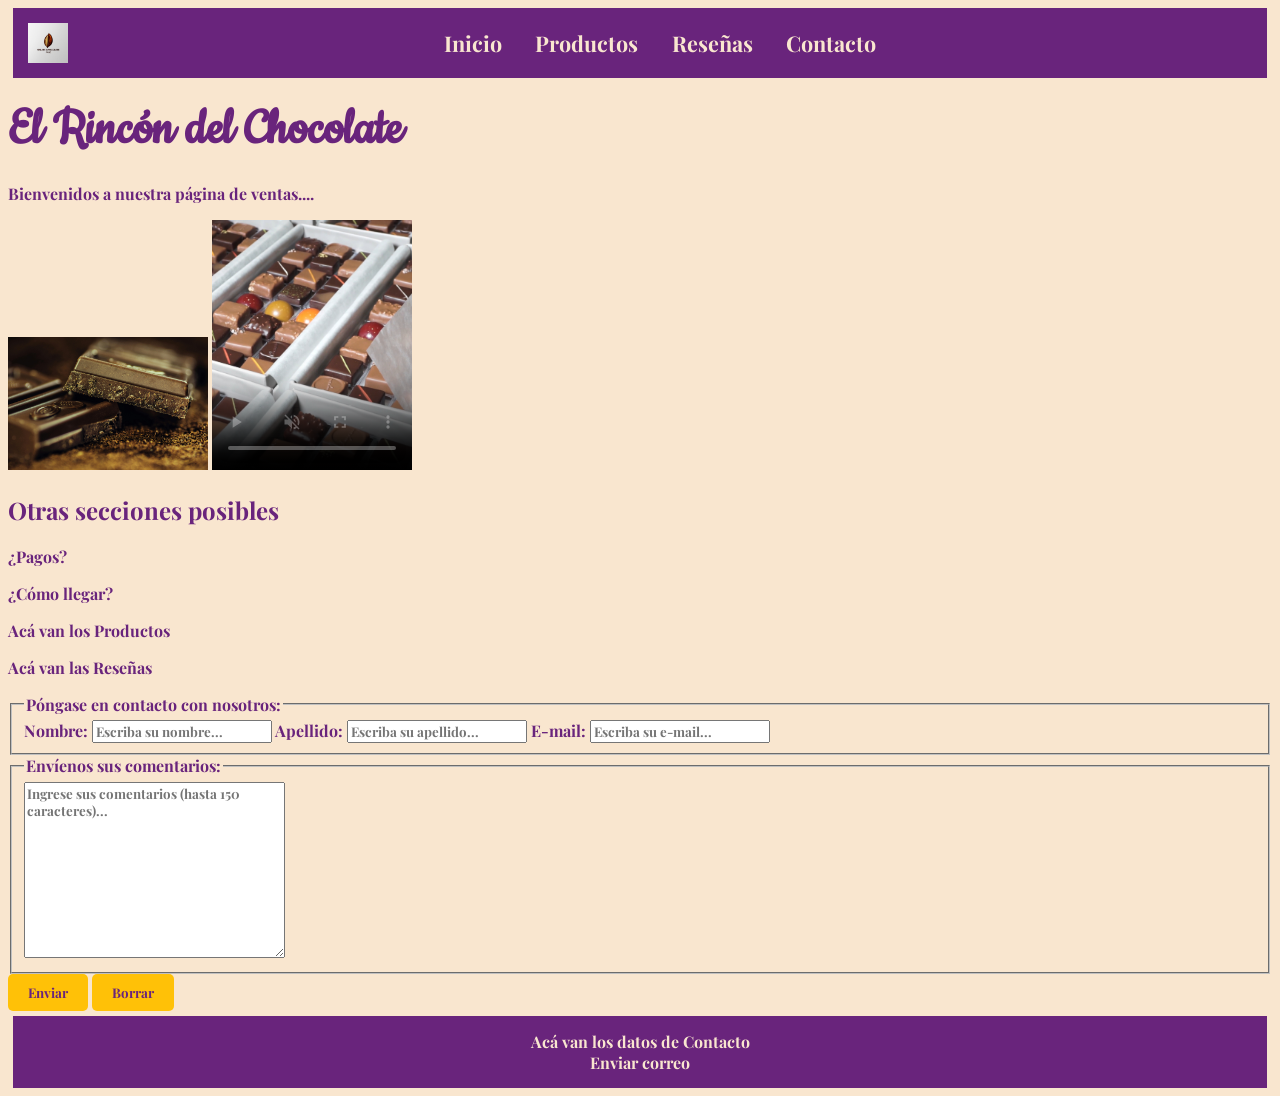
==== commit 27e7f066: "Actualizacion de los archivos de la pre-entrega a version actual del proyecto final" ====
--- a/index.html
+++ b/index.html
@@ -1,54 +1,95 @@
 <!DOCTYPE html>
 <html lang="es">
+	<!-- Cabecera del Documento -->
 	<head>
 		<meta charset="UTF-8" />
 		<meta name="viewport" content="width=device-width, initial-scale=1.0" />
-        <meta http-equiv="X-UA-Compatible" content="ie=edge" />
+		<meta http-equiv="X-UA-Compatible" content="ie=edge" />
+		<!-- Título de la Página y Favicon-->
 		<title>El Rincón del Chocolate</title>
-		<link rel="shortcut icon" href="img/favicon.ico" type="image/x-icon">
-		<link rel="stylesheet" href="css/styles.css">
+		<link rel="shortcut icon" href="img/favicon.ico" type="image/x-icon" />
+		<!-- Archivo hoja de Estilos -->
+		<link rel="stylesheet" href="css/styles.css" />
 	</head>
+	<!-- Cuerpo del Documento -->
 	<body>
+		<!-- Encabezado de la Página-->
 		<header>
-			<img src="img/logo.png" class="logo" alt="nuestro_logo"/>
-			<h1><strong>El Rincón del Chocolate</strong></h1>
+			<!-- Barra de Menu -->
+			<nav class="cinta">
+				<img id="logo-nav" src="img/logo.png" alt="nuestro_logo" />
+				<ul class="lista-nav">
+					<li><a href="#inicio">Inicio</a></li>
+					<li><a href="#productos">Productos</a></li>
+					<li><a href="#reseñas">Reseñas</a></li>
+					<li><a href="#contacto">Contacto</a></li>
+				</ul>
+			</nav>
+			<!-- Título Principal -->
+			<h1>
+				<strong id="titulo-principal">El Rincón del Chocolate</strong>
+			</h1>
+			<p>Bienvenidos a nuestra página de ventas....</p>
 		</header>
-		<nav>
-			<ul>
-				<li><a href="index.html" target="_blank">Inicio</a></li>
-				<li><a href="productos.html" target="_blank">Productos</a></li>
-				<li><a href="reseñas.html" target="_blank">Reseñas</a></li>
-				<li><a href="contacto.html" target="_blank">Contactos</a></li>
-			</ul>
-		</nav>
+		<!-- Sección Principal -->
 		<main>
+			<section id="inicio">
+				<img src="img/producto01.jpg" class="img-producto" alt="imagen-producto" />
+				<video id="video-inicio" poster="img/preview.jpg" alt="video-fabricación" controls autoplay loop muted preload>
+					<source src="https://videos.pexels.com/video-files/7012967/7012967-hd_1080_1350_25fps.mp4" type="video/mp4" />
+					<track src="sub/subtitulos.vtt" kind="subtitles" srclang="es" label="Español" default />
+					Tu navegador no soporta la reproducción de video.
+				</video>
+			</section>
 			<section>
-				<p>¿Productos?</p>
-				<img src="img/producto01.jpg" class="img_producto" alt="producto01">
-				<video class="video_inicio" src="https://videos.pexels.com/video-files/7012967/7012967-hd_1080_1350_25fps.mp4" alt="video_fabricación" controls autoplay loop muted preload></video>
+				<h2>Otras secciones posibles</h2>
+				<p>¿Pagos?</p>
+				<p>¿Cómo llegar?</p>
 			</section>
-			<!-- Formularios -->
-			<form action="" method="POST">
-                <p>Póngase en contacto con nosotros:</p>
-                <label for="nombre">Nombre:
-                    <input id="nombre" name="nombre" type="text" placeholder="Escriba su nombre..."/>
-                </label>
-                <label for="apellido">:
-                    <input id="apellido" name="apellido" type="text" placeholder="Escriba su apellido..."/>
-                </label>
-                <label for="email">E-mail:
-                    <input id="email" name="email" type="email" placeholder="Escriba su e-mail..."/>
-                </label>
-                <label for="comentario">Envíenos sus comentarios:
-                    <textarea name="comentario" id="comentario" cols="30" rows="10" placeholder="Ingrese sus comentarios..."></textarea>
-                </label>
-                <!--Botón de envío-->
-                <input type="submit" value="Enviar Datos">
-			</form>
+			<section id="productos">
+				<p>Acá van los Productos</p>
+			</section>
+			<section id="reseñas">
+				<p>Acá van las Reseñas</p>
+			</section>
+			<section id="contacto">
+				<!-- Formulario de Contacto -->
+				<form action="https://formspree.io/f/xovqrzyw" method="POST" target="_blank">
+					<fieldset>
+						<legend>Póngase en contacto con nosotros:</legend>
+						<label for="nombre"
+							>Nombre:
+							<input id="nombre" name="nombre" type="text" placeholder="Escriba su nombre..." />
+						</label>
+						<label for="apellido"
+							>Apellido:
+							<input id="apellido" name="apellido" type="text" placeholder="Escriba su apellido..." />
+						</label>
+						<label for="email"
+							>E-mail:
+							<input id="email" name="email" type="email" placeholder="Escriba su e-mail..." />
+						</label>
+					</fieldset>
+					<fieldset>
+						<legend>Envíenos sus comentarios:</legend>
+						<textarea
+							name="comentario"
+							id="comentario"
+							cols="30"
+							rows="10"
+							maxlength="150"
+							placeholder="Ingrese sus comentarios (hasta 150 caracteres)..."
+						></textarea>
+					</fieldset>
+					<!--Botones de envío y borrado-->
+					<input type="submit" class="boton" value="Enviar" />
+					<input type="reset" class="boton" value="Borrar" />
+				</form>
+			</section>
 		</main>
-		<footer>
-            <p>Datos de Contacto</p>
-            <a href="mailto:info@ejemplo.com?subject=Contacto">Enviar correo</a>
+		<footer class="cinta texto-centrado">
+			<address>Acá van los datos de Contacto</address>
+			<a href="mailto:info@ejemplo.com?subject=Contacto">Enviar correo</a>
 		</footer>
 	</body>
 </html>
--- a/css/styles.css
+++ b/css/styles.css
@@ -1,15 +1,130 @@
-* {
+/****************************
+* Configuraciones Iniciales *
+****************************/
 
+/* Importamos las fuentes embebidas de Google que vamos a utilizar */
+@import url("https://fonts.googleapis.com/css2?family=Cookie&family=Playfair+Display:ital,wght@0,400..900;1,400..900&display=swap");
+
+/* Definimos variables globales para el uso de colores personalizados y de las fuentes importadas */
+:root {
+	/* Variables de Color */
+	--color-principal: #69247c;
+	--color-secundario: #da498d;
+	--color-resaltado: #ffc107;
+	--color-atenuado: #fac67a;
+	--color-fondo: #f9e6cf;
+	/* Variables de Fuente */
+	--playfair-display: "Playfair Display", serif;
+	--cookie-regular: "Cookie", serif;
 }
 
-.logo {
-    width: 100px;
+/*************************
+* Estilos de Uso General *
+*************************/
+
+* {
+	font-family: var(--playfair-display);
+	font-weight: bold;
+	font-style: normal;
 }
 
-.img_producto {
-    width: 200px;
+/* Clase para dar aspecto estilizado tanto al <nav> como al <footer> */
+.cinta {
+	background-color: var(--color-principal);
+	color: var(--color-fondo);
+	padding: 15px;
+	margin: 5px;
 }
 
-.video_inicio {
-    width: 200px;
-}+/* Damos un estilo moderno a los enlaces de la clase .cinta*/
+.cinta a {
+	text-decoration: none;
+	color: var(--color-fondo);
+}
+
+.cinta a:hover {
+	color: var(--color-resaltado);
+}
+
+.cinta a:active {
+	color: var(--color-secundario);
+}
+
+/* Estilos para el texto */
+.texto-centrado {
+	text-align: center;
+}
+
+/* Estilos imágenes */
+
+.img-producto {
+	width: 200px;
+}
+
+/* Estilos botones */
+.boton {
+	background-color: var(--color-resaltado);
+	color: var(--color-principal);
+	border: none;
+	padding: 10px 20px;
+	border-radius: 5px;
+	cursor: pointer;
+}
+
+.boton:hover {
+	background-color: var(--color-atenuado);
+}
+
+/*****************
+* Estilos Cuerpo *
+*****************/
+body {
+	background-color: var(--color-fondo);
+	color: var(--color-principal);
+}
+
+/*************************
+* Estilos Sección Header *
+*************************/
+
+/* Usamos flexbox en el <nav> para acomodar el logo y los enlaces */
+nav {
+	display: flex;
+	justify-content: center;
+	align-items: center;
+}
+
+/* Tamaño del logo que aparece en el <nav> */
+#logo-nav {
+	height: 40px;
+}
+
+/* Damos un estilo moderno a la lista de enlaces de navegación */
+.lista-nav {
+	display: flex;
+	justify-content: center;
+	list-style: none;
+	margin: 0;
+	padding: 0;
+	font-size: 1.35rem;
+	gap: 2.1rem;
+	flex: 1;
+}
+
+/* Título de la Marca */
+#titulo-principal {
+	font-family: var(--cookie-regular);
+	font-weight: bold;
+	font-style: normal;
+	font-size: 3.5rem;
+}
+
+/*
+* AGREGAR SECCION
+*/
+#video-inicio {
+	width: 200px;
+}
+
+
+
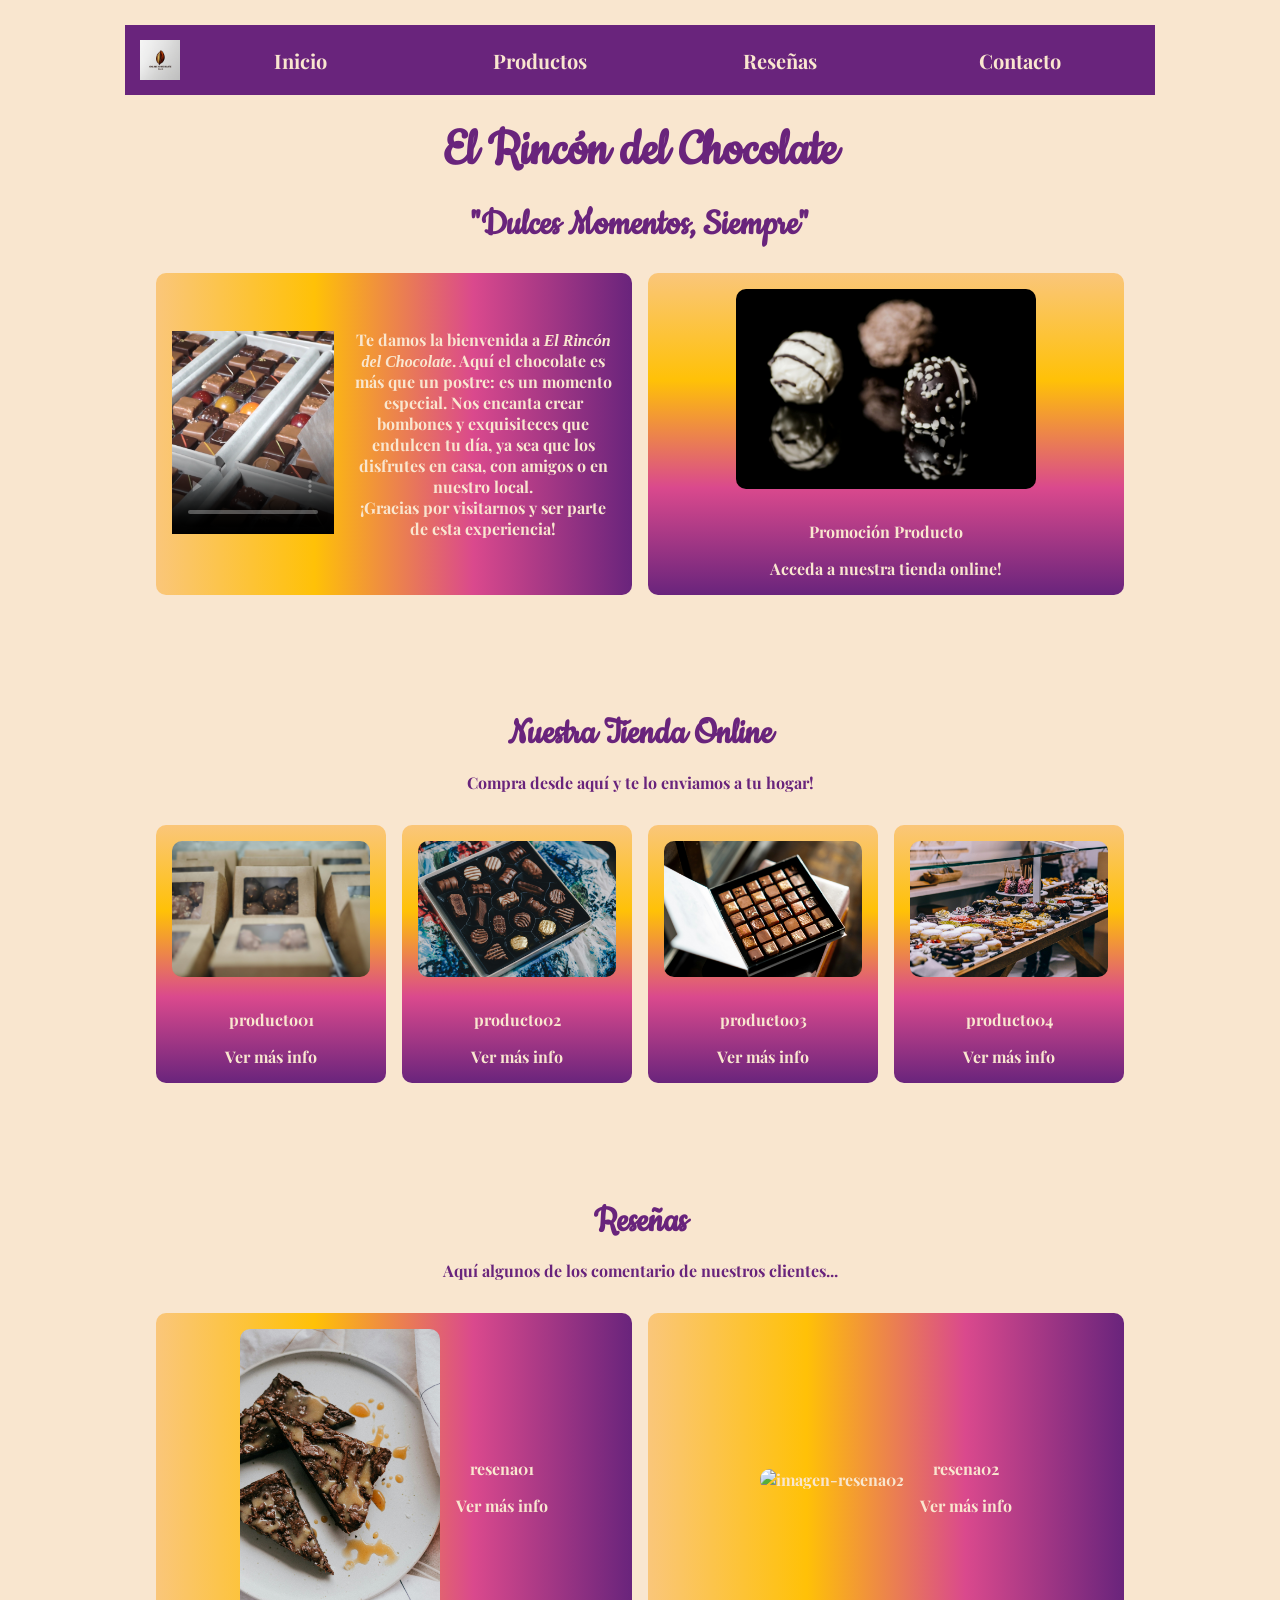
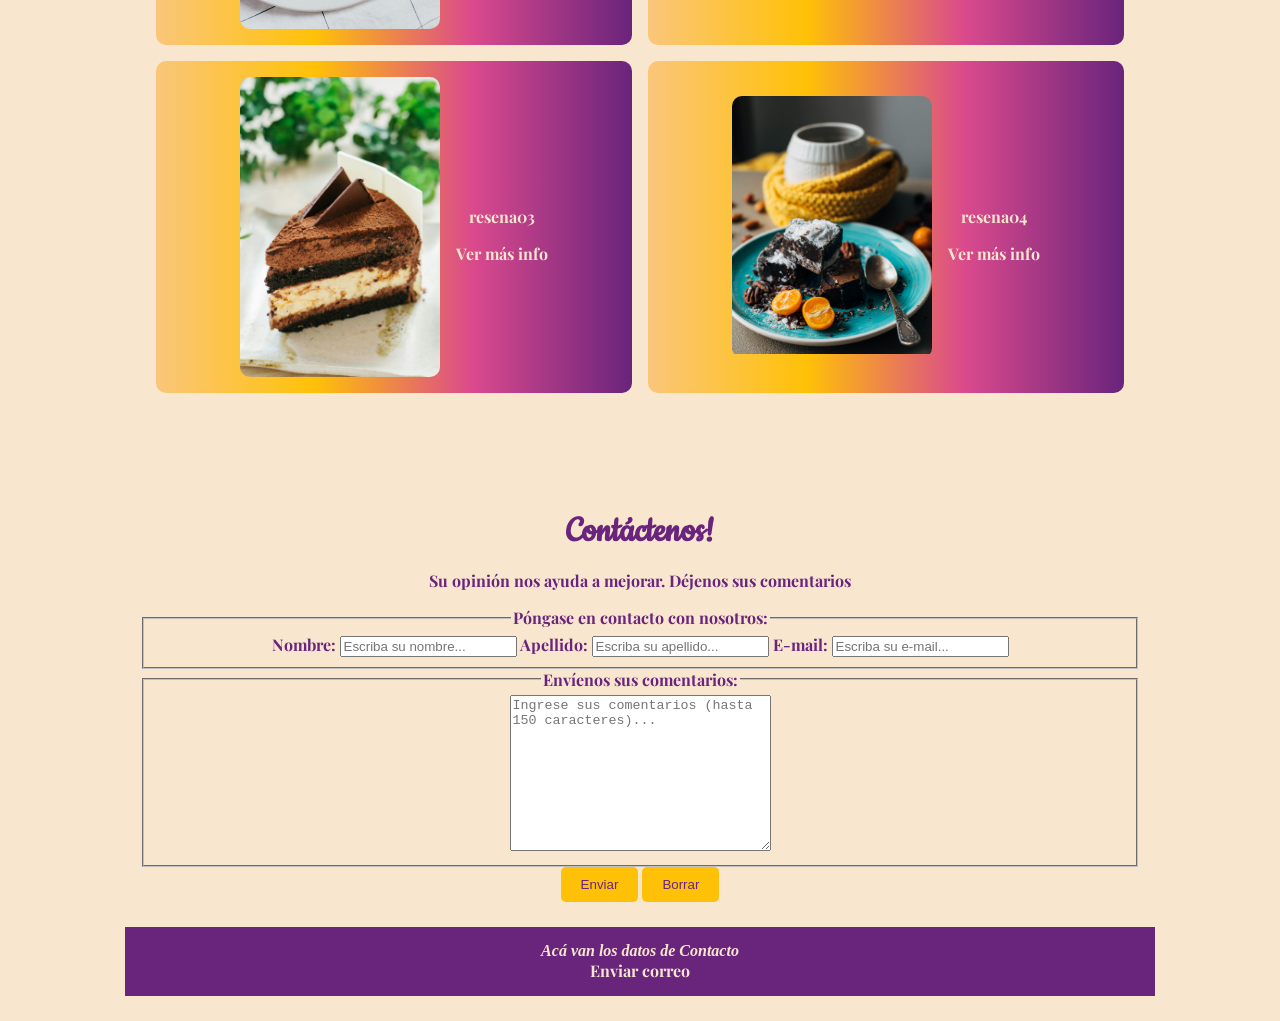
==== commit 40b03b3e: "Modificadas secciones productos, resenas; agregados containers de tarjetas; varios cambios CSS; elim" ====
--- a/index.html
+++ b/index.html
@@ -1,58 +1,178 @@
 <!DOCTYPE html>
 <html lang="es">
+
 	<!-- Cabecera del Documento -->
 	<head>
 		<meta charset="UTF-8" />
 		<meta name="viewport" content="width=device-width, initial-scale=1.0" />
 		<meta http-equiv="X-UA-Compatible" content="ie=edge" />
+
 		<!-- Título de la Página y Favicon-->
 		<title>El Rincón del Chocolate</title>
 		<link rel="shortcut icon" href="img/favicon.ico" type="image/x-icon" />
+
 		<!-- Archivo hoja de Estilos -->
 		<link rel="stylesheet" href="css/styles.css" />
 	</head>
+
 	<!-- Cuerpo del Documento -->
 	<body>
+
 		<!-- Encabezado de la Página-->
-		<header>
+		<header class="seccion">
+
 			<!-- Barra de Menu -->
 			<nav class="cinta">
 				<img id="logo-nav" src="img/logo.png" alt="nuestro_logo" />
-				<ul class="lista-nav">
-					<li><a href="#inicio">Inicio</a></li>
-					<li><a href="#productos">Productos</a></li>
-					<li><a href="#reseñas">Reseñas</a></li>
-					<li><a href="#contacto">Contacto</a></li>
+				<ul class="lista-nav texto-centrado">
+					<li><a href="#seccion-inicio">Inicio</a></li>
+					<li><a href="#seccion-productos">Productos</a></li>
+					<li><a href="#seccion-reseñas">Reseñas</a></li>
+					<li><a href="#seccion-contacto">Contacto</a></li>
 				</ul>
 			</nav>
+
 			<!-- Título Principal -->
-			<h1>
-				<strong id="titulo-principal">El Rincón del Chocolate</strong>
+			<h1 id="titulo-principal">
+				<strong>El Rincón del Chocolate</strong>
 			</h1>
-			<p>Bienvenidos a nuestra página de ventas....</p>
 		</header>
+
 		<!-- Sección Principal -->
-		<main>
-			<section id="inicio">
-				<img src="img/producto01.jpg" class="img-producto" alt="imagen-producto" />
-				<video id="video-inicio" poster="img/preview.jpg" alt="video-fabricación" controls autoplay loop muted preload>
-					<source src="https://videos.pexels.com/video-files/7012967/7012967-hd_1080_1350_25fps.mp4" type="video/mp4" />
-					<track src="sub/subtitulos.vtt" kind="subtitles" srclang="es" label="Español" default />
-					Tu navegador no soporta la reproducción de video.
-				</video>
-			</section>
-			<section>
-				<h2>Otras secciones posibles</h2>
-				<p>¿Pagos?</p>
-				<p>¿Cómo llegar?</p>
-			</section>
-			<section id="productos">
-				<p>Acá van los Productos</p>
-			</section>
-			<section id="reseñas">
-				<p>Acá van las Reseñas</p>
-			</section>
-			<section id="contacto">
+		<main class="seccion">
+
+			<!-- Subsección Inicio -->
+			<section id="seccion-inicio" class="subseccion">
+				<h2 class="titulo-secundario">"Dulces Momentos, Siempre"</h2>
+
+				<div class="tarjetas-resenas">
+					<div class="tarjeta-general tarjeta-resena">
+						<div class="contenedor-video">
+							<video id="video-inicio" poster="img/preview.jpg" alt="video-fabricación" loading="lazy" controls autoplay loop muted preload>
+								<source src="https://videos.pexels.com/video-files/7012967/7012967-hd_1080_1350_25fps.mp4" type="video/mp4" />
+								<track src="sub/subtitulos.vtt" kind="subtitles" srclang="es" label="Español" default />
+								Tu navegador no soporta la reproducción de video.
+							</video>
+						</div>
+						<div class="texto-resena">
+							<p id="parrafo-bienvenida">
+								Te damos la bienvenida a <em>El Rincón del Chocolate</em>. Aquí el chocolate es más que un postre: es un
+								momento especial. Nos encanta crear bombones y exquisiteces que endulcen tu día, ya sea que los disfrutes
+								en casa, con amigos o en nuestro local.<br>
+								¡Gracias por visitarnos y ser parte de esta experiencia!
+							</p>
+						</div>
+					</div>
+
+					<div class="tarjeta-general tarjeta-producto">
+						<div class="contenedor-img-producto">
+							<img src="img/imagen-producto00.jpg" alt="imagen-producto00" />
+						</div>
+						<div class="texto-producto">
+							<p>Promoción Producto</p>
+							<a href="#productos">Acceda a nuestra tienda online!</a>
+						</div>
+					</div>
+				</div>
+			</section>
+
+			<!-- Subsección Productos-->
+			<section id="seccion-productos" class="subseccion">
+				<h2 class="titulo-secundario">Nuestra Tienda Online</h2>
+				<p>Compra desde aquí y te lo enviamos a tu hogar!</p>
+
+				<!-- Contenedor de Tarjetas de Productos-->
+				<div class="tarjetas-productos">
+					<div class="tarjeta-general tarjeta-producto">
+						<div class="contenedor-img-producto">
+							<img src="img/imagen-producto01.jpg" alt="imagen-producto01" />
+						</div>
+						<div class="texto-producto">
+							<p>producto01</p>
+							<a href="#productos">Ver más info</a>
+						</div>
+					</div>
+					<div class="tarjeta-general tarjeta-producto">
+						<div class="contenedor-img-producto">
+							<img src="img/imagen-producto02.jpg" alt="imagen-producto02" />
+						</div>
+						<div class="texto-producto">
+							<p>producto02</p>
+							<a href="#productos">Ver más info</a>
+						</div>
+					</div>
+					<div class="tarjeta-general tarjeta-producto">
+						<div class="contenedor-img-producto">
+							<img src="img/imagen-producto03.jpg" alt="imagen-producto03" />
+						</div>
+						<div class="texto-producto">
+							<p>producto03</p>
+							<a href="#productos">Ver más info</a>
+						</div>
+					</div>
+					<div class="tarjeta-general tarjeta-producto">
+						<div class="contenedor-img-producto">
+							<img src="img/imagen-producto04.jpg" alt="imagen-producto04" />
+						</div>
+						<div class="texto-producto">
+							<p>producto04</p>
+							<a href="#productos">Ver más info</a>
+						</div>
+					</div>
+				</div>
+			</section>
+
+			<!-- Subsección Reseñas -->
+			<section id="seccion-reseñas" class="subseccion">
+				<h2 class="titulo-secundario">Reseñas</h2>
+				<p>Aquí algunos de los comentario de nuestros clientes...</p>
+
+				<!-- Contenedor de Tarjetas de Reseñas-->
+				<div class="tarjetas-resenas">
+					<div class="tarjeta-general tarjeta-resena">
+						<div class="contenedor-img-resena">
+							<img src="img/imagen-resena01.jpg" alt="imagen-resena01" />
+						</div>
+						<div class="texto-resena">
+							<p>resena01</p>
+							<a href="">Ver más info</a>
+						</div>
+					</div>
+					<div class="tarjeta-general tarjeta-resena">
+						<div class="contenedor-img-resena">
+							<img src="img/imagen-resena02.jpg" alt="imagen-resena02" />
+						</div>
+						<div class="texto-resena">
+							<p>resena02</p>
+							<a href="">Ver más info</a>
+						</div>
+					</div>
+					<div class="tarjeta-general tarjeta-resena">
+						<div class="contenedor-img-resena">
+							<img src="img/imagen-resena03.jpg" alt="imagen-resena03" />
+						</div>
+						<div class="texto-resena">
+							<p>resena03</p>
+							<a href="">Ver más info</a>
+						</div>
+					</div>
+					<div class="tarjeta-general tarjeta-resena">
+						<div class="contenedor-img-resena">
+							<img src="img/imagen-resena04.jpg" alt="imagen-resena04" />
+						</div>
+						<div class="texto-resena">
+							<p>resena04</p>
+							<a href="">Ver más info</a>
+						</div>
+					</div>
+				</div>
+			</section>
+			
+			<!-- Subsección Contactos-->
+			<section id="seccion-contacto" class="subseccion">
+				<h2 class="titulo-secundario">Contáctenos!</h2>
+				<p>Su opinión nos ayuda a mejorar. Déjenos sus comentarios</p>
+
 				<!-- Formulario de Contacto -->
 				<form action="https://formspree.io/f/xovqrzyw" method="POST" target="_blank">
 					<fieldset>
@@ -87,9 +207,13 @@
 				</form>
 			</section>
 		</main>
-		<footer class="cinta texto-centrado">
-			<address>Acá van los datos de Contacto</address>
-			<a href="mailto:info@ejemplo.com?subject=Contacto">Enviar correo</a>
+
+		<!-- Sección Footer-->
+		<footer class="seccion texto-centrado ">
+			<div class="cinta">
+				<address>Acá van los datos de Contacto</address>
+				<a href="mailto:info@ejemplo.com?subject=Contacto">Enviar correo</a>
+			</div>
 		</footer>
 	</body>
 </html>
--- a/css/styles.css
+++ b/css/styles.css
@@ -22,10 +22,35 @@
 * Estilos de Uso General *
 *************************/
 
+/* ¡BORRAR! */
 * {
+	/*border: black solid 1px;
+	/*font-family: var(--playfair-display);*/
+}
+
+body {
+	background-color: var(--color-fondo);
+	color: var(--color-principal);
 	font-family: var(--playfair-display);
 	font-weight: bold;
-	font-style: normal;
+	font-style: normal;	
+}
+
+/* Clases de uso general para las secciones principales y sus subsecciones */
+.seccion {
+	display: flex;
+	flex-direction: column;
+	justify-content: center;
+	align-items: center;
+	max-width: 1000px;
+	margin: 20px auto;
+	padding: 0 20px;
+	text-align: center;
+}
+
+.subseccion {
+	margin: 0 10px;
+	width: 100%;
 }
 
 /* Clase para dar aspecto estilizado tanto al <nav> como al <footer> */
@@ -34,6 +59,7 @@
 	color: var(--color-fondo);
 	padding: 15px;
 	margin: 5px;
+	width: 100%;
 }
 
 /* Damos un estilo moderno a los enlaces de la clase .cinta*/
@@ -53,12 +79,6 @@
 /* Estilos para el texto */
 .texto-centrado {
 	text-align: center;
-}
-
-/* Estilos imágenes */
-
-.img-producto {
-	width: 200px;
 }
 
 /* Estilos botones */
@@ -75,40 +95,32 @@
 	background-color: var(--color-atenuado);
 }
 
-/*****************
-* Estilos Cuerpo *
-*****************/
-body {
-	background-color: var(--color-fondo);
-	color: var(--color-principal);
-}
-
 /*************************
 * Estilos Sección Header *
 *************************/
 
-/* Usamos flexbox en el <nav> para acomodar el logo y los enlaces */
+/* Usamos flexbox en el <nav> para acomodar el logo y como la lista de enlaces */
 nav {
 	display: flex;
 	justify-content: center;
 	align-items: center;
-}
-
-/* Tamaño del logo que aparece en el <nav> */
+	height: 40px;
+}
+
+/* Le damos el mismo tamaño del contenido del <nav> al alto del logo, si bien flex los va a adaptar  */
 #logo-nav {
 	height: 40px;
 }
 
-/* Damos un estilo moderno a la lista de enlaces de navegación */
+/* Damos un estilo moderno a la lista de enlaces de navegación y usamos flex para distribuirlos */
 .lista-nav {
-	display: flex;
-	justify-content: center;
+	display: grid;
+	grid-template-columns: repeat(auto-fit, minmax(7rem, 1fr));
 	list-style: none;
 	margin: 0;
 	padding: 0;
-	font-size: 1.35rem;
-	gap: 2.1rem;
-	flex: 1;
+	font-size: 1.25rem;
+	flex: 1; /* Para que ocupe el ancho restante del contenedor padre */
 }
 
 /* Título de la Marca */
@@ -117,14 +129,136 @@
 	font-weight: bold;
 	font-style: normal;
 	font-size: 3.5rem;
-}
-
-/*
-* AGREGAR SECCION
-*/
+	margin: 20px auto 0;
+}
+
+/***********************
+* Estilos Sección Main *
+***********************/
+
+.titulo-secundario {
+	font-family: var(--cookie-regular);
+	font-weight: bold;
+	font-style: normal;
+	font-size: 2.5rem;
+	margin: 0 auto 10px;
+}
+
+.subseccion {
+
+}
+
+.subseccion:not(#seccion-inicio) {
+	margin-top: 100px;
+}
+
+/* Contenedor de Tarjetas de Productos*/
+.tarjetas-productos {
+	display: grid;
+	grid-template-columns: repeat(4, 1fr);
+	padding: 1rem;
+	gap: 1rem;
+}
+
+.tarjetas-resenas {
+	display: grid;
+	grid-template-columns: repeat(2, 1fr);
+	padding: 1rem;
+	gap: 1rem;
+}
+
+@media (max-width: 768px) {
+    .tarjetas-productos {
+		grid-template-columns: repeat(2, 1fr);
+    }
+	.tarjetas-resenas {
+		grid-template-columns: repeat(1, 1fr);
+	}
+}
+
+
+/* Clase para aplicar estilos comunes a las tarjetas */
+.tarjeta-general {
+	display: flex;
+	justify-content: center;
+	align-items: center;
+	gap: 1rem;
+	border-radius: 10px;
+	padding: 1rem;
+	color: var(--color-fondo);
+}
+
+/* Clase para estilo de tarjetas de productos */
+.tarjeta-producto {
+	background: linear-gradient(var(--color-atenuado), var(--color-resaltado), var(--color-secundario), var(--color-principal));
+	flex-direction: column;
+}
+
+/* Clase para estilo de tarjetas de reseñas */
+.tarjeta-resena {
+	background: linear-gradient(90deg, var(--color-atenuado), var(--color-resaltado), var(--color-secundario), var(--color-principal));
+	flex-direction: row;
+}
+
+/* Enlace de las Tarjetas  */
+.tarjeta-general a {
+	text-decoration: none;
+	color: var(--color-fondo);
+}
+
+.tarjeta-general a:hover {
+	color: var(--color-resaltado);
+}
+
+.tarjeta-general a:active {
+	color: var(--color-secundario);
+}
+
+
+/*************************************************************
+* Las siguientes dos clases son contenedores para limitar el *
+* tamaño de las imágenes y "recortarlas" sin deformación     *
+*************************************************************/
+
+/* Clase contenedora de imágenes de productos */
+.contenedor-img-producto {
+    border-radius: 10px;
+	margin: 0 auto;
+	max-width: 300px;
+    max-height: 200px;
+    overflow: hidden; /* Esconde los excedentes de la imagen */
+}
+
+/* Clase contenedora de imágenes de reseñas */
+.contenedor-img-resena {
+	border-radius: 10px;
+	margin: auto 0;
+    max-width:  200px;
+    max-height: 300px;
+    overflow: hidden; /* Esconde los excedentes de la imagen */
+}
+
+/* Ajustamos las imágenes para que cubran todo el espacio disponible */
+.contenedor-img-producto img,
+.contenedor-img-resena img {
+	width: 100%;
+    height: 100%;
+    object-fit: cover; /* Ajusta la imagen al espacio sin deformarla */
+}
+
+/* Estilos video */
+
+/* Vamos a dar al video un estilo similar al de las imágenes de las reseñas */
+.contenedor-video{
+	margin: auto 0;
+    max-width:  200px;
+    max-height: 300px;
+    overflow: hidden;
+}
+
+/* Ajustamos el video para que cubran todo el espacio disponible */
 #video-inicio {
-	width: 200px;
-}
-
-
-
+    width: 100%;
+    height: 100%;
+    object-fit: cover;
+}
